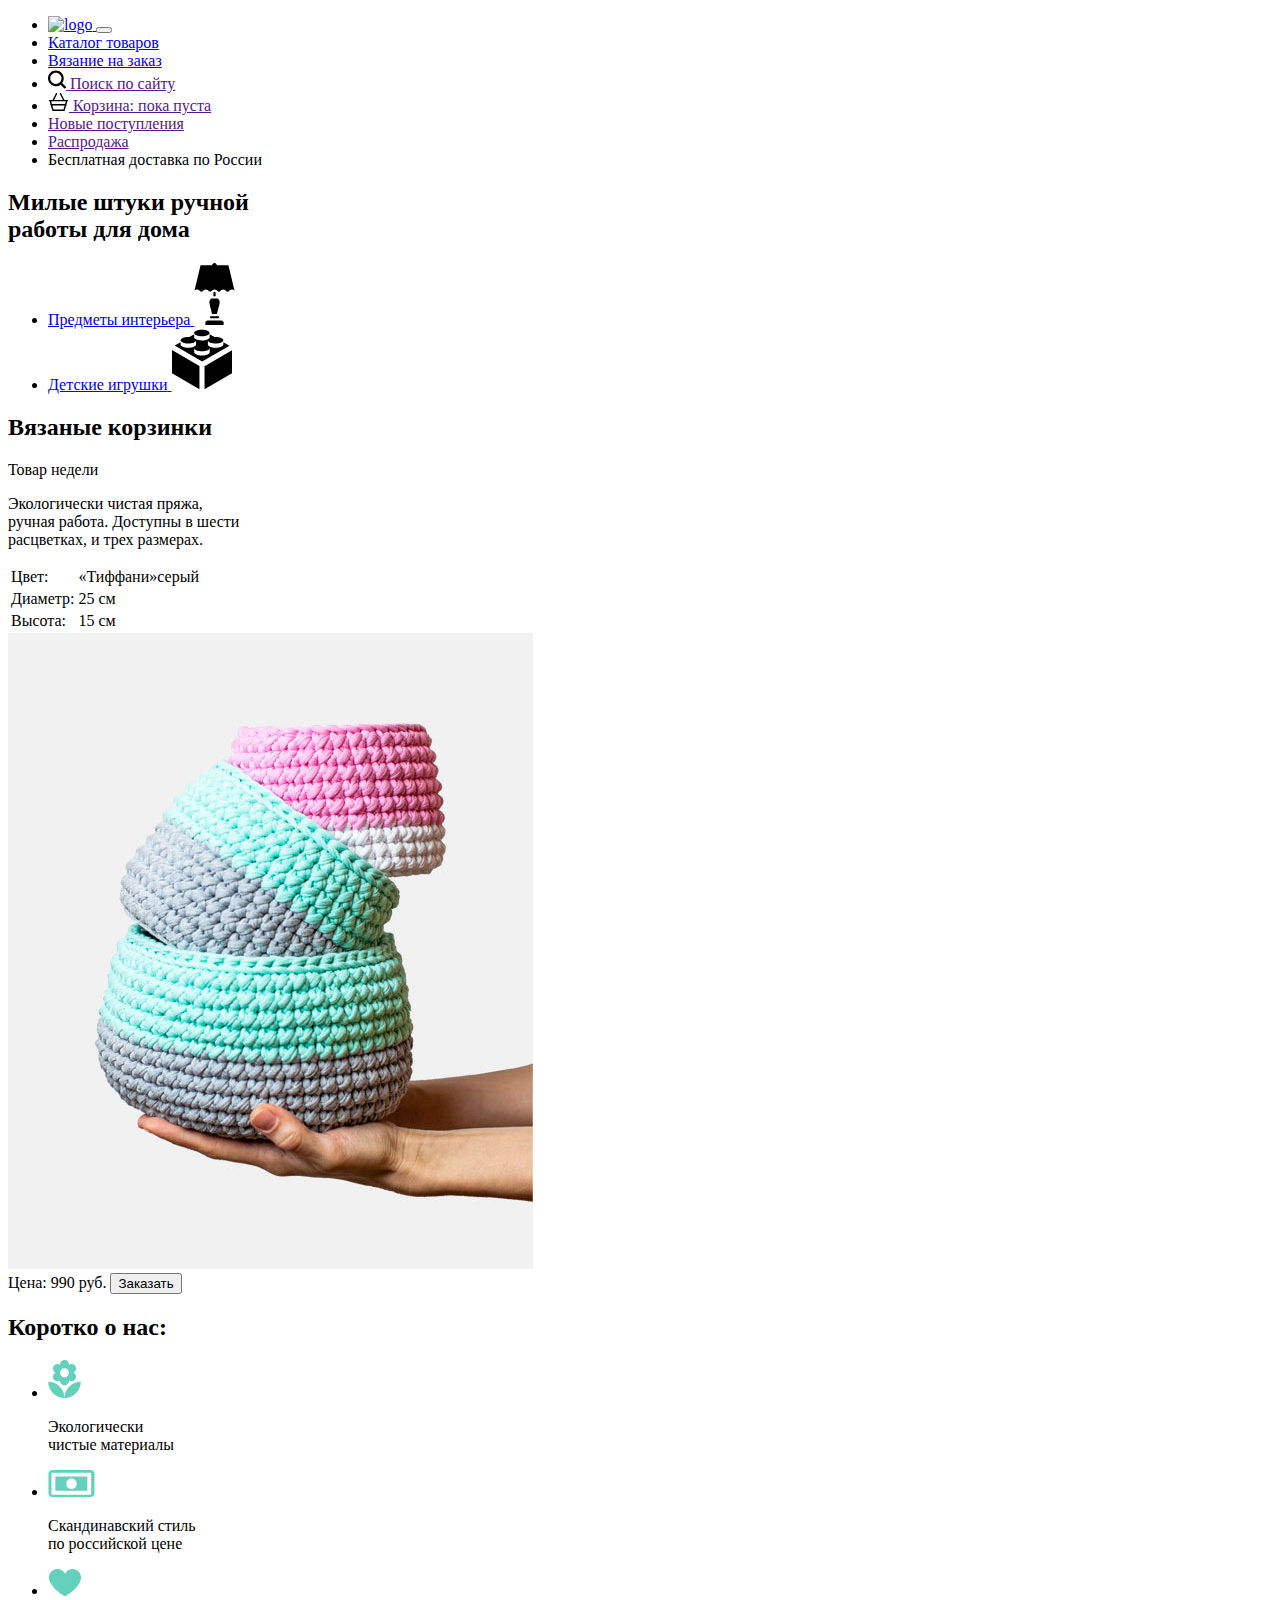
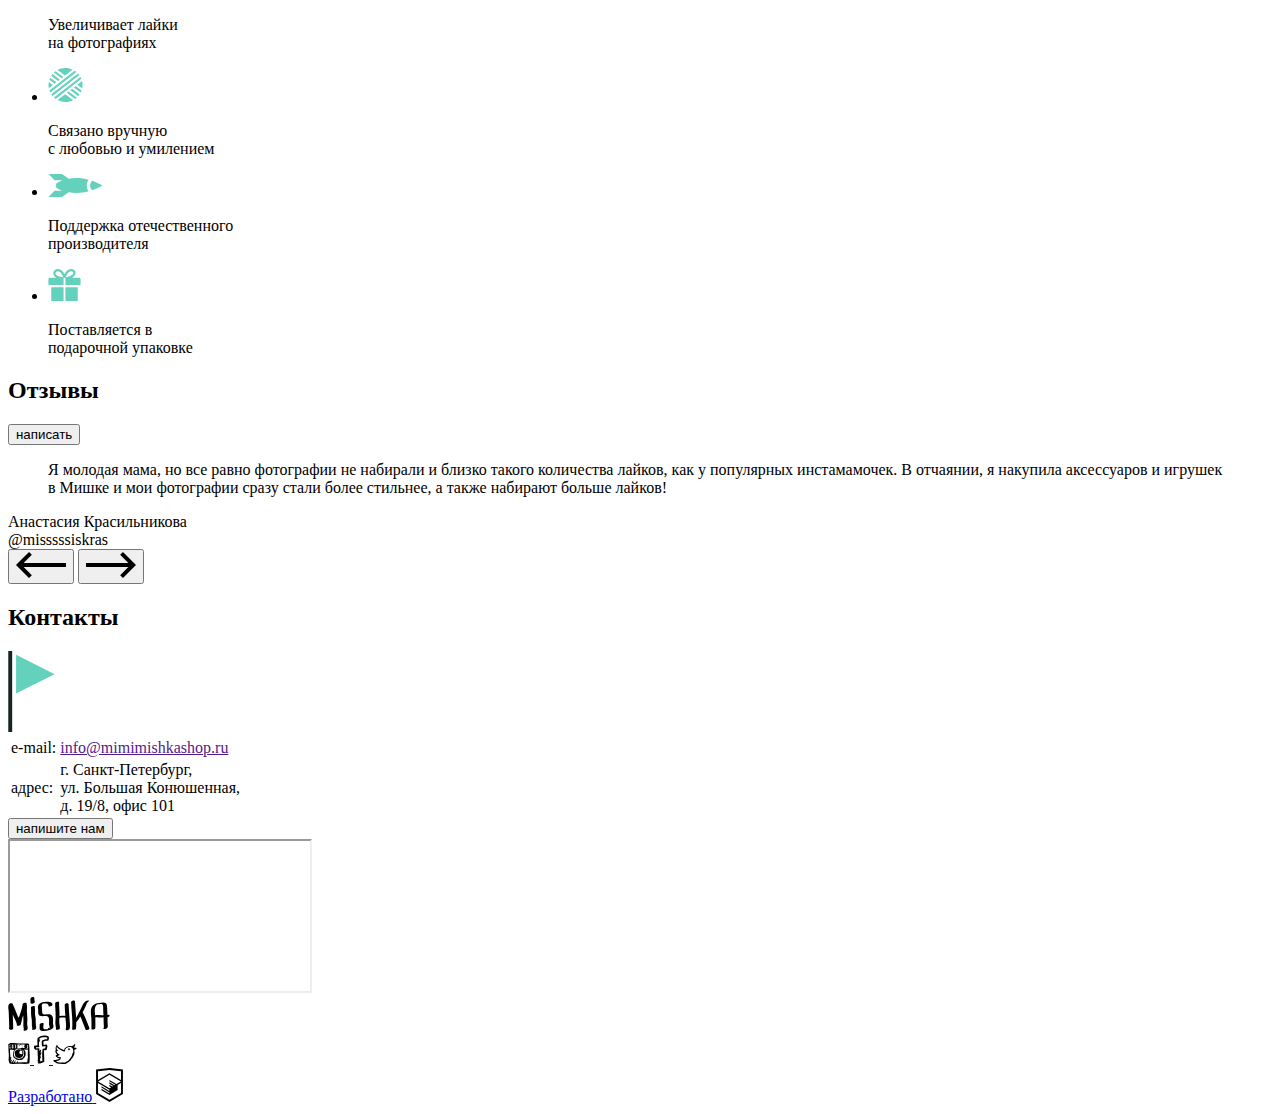
==== index.html @ bf128788 "добавила favicon" ====
<!DOCTYPE html>
<html lang="en">
<head>
  <meta charset="UTF-8">
  <meta name="viewport" content="width=device-width, initial-scale=1.0">
  <link rel="stylesheet" href="css/style.css">
  <link rel="shortcut icon" href="img/favicon.png">
  <script src="https://cdnjs.cloudflare.com/ajax/libs/jquery/3.3.1/jquery.min.js"></script>
  <title>mishka</title>
</head>
<body>

  <header class="header container">
    <nav>
      <ul class="nav nav__list">

        <li class="nav__item nav__item_type_logo">
          <a class="nav__link" href="#">
            <picture>
              <source media="(max-width: 767px)" srcset="img/header_logo_mobile.svg">
              <source media="(max-width: 1149px)" srcset="img/header_logo_tablet.svg">
              <img src="img/header_logo_desktop.svg" alt="logo">
            </picture>
          </a>
          <button class="nav__mobile-menu-button  nav__mobile-menu-button_type_close" type="button"></button>
        </li>

        <li class="nav__item catalog nav__item_type_hidden">
          <a class="nav__link" href="catalog.html">
            <span>Каталог товаров</span>
          </a>
        </li>

        <li class="nav__item order nav__item_type_hidden">
          <a class="nav__link" href="form.html">
            <span>Вязание на заказ</span>
          </a>
        </li>

        <li class="nav__item search nav__item_type_hidden">
          <a class="nav__link" href="">
            <svg version="1.1" xmlns="http://www.w3.org/2000/svg" xmlns:xlink="http://www.w3.org/1999/xlink" x="0px" y="0px" width="18px" height="19px" viewBox="-0.8 -0.8 17.6 17.6" enable-background="new -0.8 -0.8 17.6 17.6" xml:space="preserve">
              <path d="M16.47,14.93l-3.415-3.415C14.02,10.226,14.6,8.634,14.6,6.899c0-4.253-3.447-7.699-7.7-7.699 S-0.8,2.646-0.8,6.899s3.446,7.7,7.699,7.7c1.734,0,3.326-0.58,4.613-1.546l3.417,3.416c0.203,0.202,0.418,0.33,0.771,0.33 c0.607,0,1.1-0.492,1.1-1.1C16.8,15.459,16.739,15.2,16.47,14.93z M1.399,6.899c0-3.038,2.462-5.5,5.5-5.5s5.5,2.462,5.5,5.5 s-2.462,5.5-5.5,5.5S1.399,9.938,1.399,6.899z"/>
            </svg>
            <span>Поиск по сайту</span>
          </a>
        </li>

        <li class="nav__item cart nav__item_type_hidden">
          <a class="nav__link" href="">
            <svg version="1.1" xmlns="http://www.w3.org/2000/svg" xmlns:xlink="http://www.w3.org/1999/xlink" x="0px" y="0px" width="21px" height="18px" viewBox="264.205 370.961 20.294 18.849" enable-background="new 264.205 370.961 20.294 18.849" xml:space="preserve">
              <path d="M283.75,378.19h-3.151l-3.407-6.814c-0.185-0.37-0.634-0.52-1.006-0.335 c-0.371,0.186-0.521,0.636-0.335,1.006l3.071,6.143h-9.138l3.072-6.143c0.185-0.371,0.035-0.821-0.335-1.006 c-0.37-0.185-0.821-0.035-1.006,0.335l-3.407,6.814h-3.151c-0.414,0-0.75,0.336-0.75,0.75s0.336,0.75,0.75,0.75h0.157l0.855,2.991 c-0.187,0.137-0.316,0.347-0.316,0.595c0,0.396,0.309,0.71,0.697,0.739l1.656,5.795h12.697l1.656-5.795 c0.388-0.028,0.698-0.344,0.698-0.739c0-0.249-0.129-0.459-0.316-0.596l0.854-2.991h0.157c0.414,0,0.75-0.336,0.75-0.75 S284.164,378.19,283.75,378.19z M279.569,388.311h-10.433l-1.224-4.284h12.881L279.569,388.311z M281.222,382.526h-13.739 l-0.81-2.836h15.359L281.222,382.526z"/>
            </svg>
            <span>Корзина: пока пуста</span>
          </a>
        </li>

        <li class="nav__item new">
          <a class="nav__link" href="">Новые поступления</a>
        </li>

        <li class="nav__item sale">
          <a class="nav__link" href="">Распродажа</a>
        </li>

        <li class="nav__item delivery">
          <span>Бесплатная доставка по России</span>
        </li>

      </ul>
    </nav>
  </header>

  <main>

    <section class="description container">
      <div class="description__box">
        <div>
          <h2 class="description__title main-title">Милые штуки ручной<br>работы для дома</h2>
        </div>
        <ul class="description__subtitle">
          <li class="description__subtitle_item">
            <a href="#">
              <span>Предметы интерьера</span>
              <svg version="1.1" xmlns="http://www.w3.org/2000/svg" xmlns:xlink="http://www.w3.org/1999/xlink" x="0px" y="0px" width="41px" height="62px" viewBox="-259.404 -19.675 40.219 62.411" enable-background="new -259.404 -19.675 40.219 62.411" xml:space="preserve">
                <g>
                  <path d="M-244.227,18.283c-0.286,0.966-0.245,2.191,0.027,3.639c0.494,2.635,1.687,6.041,2.358,9.67h5.062 c0.696-3.641,1.949-7.05,2.471-9.683c0.287-1.445,0.33-2.66,0.041-3.617c-0.275-0.899-0.89-1.618-2.021-2.303h-5.997 C-243.361,16.668-243.96,17.38-244.227,18.283z"/>
                  <path d="M-232.395,38.278h-13.799c-1.293,0-2.299,0.976-2.299,2.229v2.229h2.299h13.799h2.299v-2.229 C-230.096,39.254-231.102,38.278-232.395,38.278z"/>
                  <path d="M-225.262-17.446h-11.732c0-1.244-1.015-2.229-2.3-2.229c-1.283,0-2.3,0.985-2.3,2.229h-11.737l-6.073,25.517 c0.794-0.461,1.589-0.992,2.632-0.992c1.359,0,2.243,0.818,2.924,1.375c0.682,0.557,1.162,0.849,1.447,0.849 c0.292,0.001,0.769-0.287,1.451-0.836c0.681-0.548,1.564-1.358,2.915-1.358c1.349,0,2.237,0.806,2.919,1.354 c0.684,0.549,1.161,0.84,1.451,0.84c0.146,0,0.338-0.073,0.58-0.214c0.242-0.141,0.53-0.353,0.872-0.626 c0.512-0.411,1.139-0.967,1.99-1.218c0.284-0.085,0.593-0.136,0.93-0.136c1.347,0,2.238,0.805,2.92,1.354 c0.683,0.548,1.159,0.84,1.451,0.84c0.287-0.002,0.766-0.296,1.445-0.85c0.684-0.554,1.571-1.367,2.925-1.367 c1.356,0,2.239,0.817,2.919,1.371c0.342,0.276,0.631,0.489,0.872,0.631c0.24,0.143,0.431,0.214,0.575,0.214 c0.288,0,0.762-0.293,1.442-0.854c0.68-0.559,1.567-1.384,2.929-1.384c1.044,0,1.839,0.533,2.632,0.997L-225.262-17.446z"/>
                  <path d="M-235.881,33.82h-6.864c-0.657,0-1.15,0.479-1.15,1.115c0,0.635,0.493,1.113,1.15,1.113h6.9c0.655,0,1.15-0.479,1.15-1.113 c0-0.636-0.495-1.115-1.15-1.115H-235.881z"/>
                  <path d="M-239.295,9.336c-0.146,0-0.338,0.074-0.58,0.213c-0.157,0.094-0.37,0.261-0.57,0.41v3.731h2.299V9.959 C-238.651,9.581-239.054,9.336-239.295,9.336z"/>
                </g>
              </svg>
            </a>
          </li>
          <li class="description__subtitle_item">
            <a href="#">
              <span>Детские игрушки</span>
              <svg version="1.1" xmlns="http://www.w3.org/2000/svg" xmlns:xlink="http://www.w3.org/1999/xlink" x="0px" y="0px" width="60px" height="61px" viewBox="226.001 226.19 60 59.62" enable-background="new 226.001 226.19 60 59.62" xml:space="preserve">
                <path d="M226.001,269.871l27.438,15.934v-23.346l-27.438-15.94V269.871z M277.347,238.627v2.453 c0,1.817-3.458,3.29-7.73,3.29c-4.266,0-7.727-1.473-7.727-3.29v-4.059h0.024c0.26,1.714,3.604,3.073,7.702,3.073 c4.272,0,7.729-1.474,7.729-3.285c0-1.819-3.457-3.289-7.729-3.289c-0.339,0-0.675,0.01-1.002,0.03l-4.975-2.888v3.086 c0,1.817-3.454,3.29-7.723,3.29c-2.683,0-5.045-0.583-6.433-1.467c-0.196-0.203-0.439-0.401-0.732-0.586 c-0.363-0.381-0.565-0.797-0.565-1.236v-2.986l-4.807,2.792c-0.347-0.017-0.696-0.033-1.054-0.033c-4.267,0-7.727,1.469-7.727,3.289 c0,1.811,3.46,3.285,7.727,3.285c4.099,0,7.446-1.358,7.705-3.073h0.022v4.059c0,1.817-3.455,3.29-7.727,3.29 c-4.267,0-7.727-1.473-7.727-3.29v-2.42l-5.952,3.452l27.531,15.986l27.351-15.882L277.347,238.627z M263.703,248.793 c0,1.817-3.46,3.287-7.727,3.287c-4.269,0-7.729-1.47-7.729-3.287v-4.059h0.024c0.26,1.715,3.603,3.076,7.705,3.076 c4.101,0,7.443-1.361,7.705-3.076h0.021V248.793L263.703,248.793z M258.558,262.666v23.144L286,269.871v-23.144L258.558,262.666z  M255.917,232.762c4.269,0,7.723-1.47,7.723-3.286c0-1.814-3.454-3.287-7.723-3.287c-4.27,0-7.729,1.472-7.729,3.287 C248.187,231.292,251.647,232.762,255.917,232.762"/>
              </svg>
            </a>
          </li>
        </ul>
      </div>
    </section>

    <section class="product-hit">
      <div class="product-hit__box container">
        <div class="product-hit__block">
          <h2 class="product-hit__title main-title">Вязаные корзинки</h2>
          <span class="product-hit__mark">Товар недели</span>
          <p class="product-hit__desc">Экологически чистая пряжа,<br>ручная работа. Доступны в шести<br>расцветках, и трех размерах.</p>
          <table class="product-hit__table">
            <tbody>
              <tr>
                <td>
                  Цвет:
                </td>
                <td>
                  «Тиффани»серый
                </td>
              </tr>
              <tr>
                <td>
                  Диаметр:
                </td>
                <td>
                  25 см
                </td>
              </tr>
              <tr>
                <td>
                  Высота:
                </td>
                <td>
                  15 см
                </td>
              </tr>
            </tbody>
          </table>
        </div>

        <div class="product-hit__img">
          <picture>
            <source media="(max-width: 767px)" srcset="img/triple_set_mobile.jpg">
            <source media="(max-width: 1149px)" srcset="img/triple_set_tablet.jpg">
            <img src="img/triple_set_desktop.jpg" alt="Корзинки">
          </picture>
        </div>

        <div class="product-hit__price">
          <span>Цена: 990 руб.</span>
          <button class="button product-hit__button modal__button_type_open" type="button">Заказать</button>
        </div>
      </div>
    </section>

    <section class="advantages container">
      <h2 class="advantages__title main-title">Коротко о нас:</h2>
      <ul class="advantages__list">
        <li class="advantages__item">
          <div class="advantages__item_block">
            <svg version="1.1" xmlns="http://www.w3.org/2000/svg" xmlns:xlink="http://www.w3.org/1999/xlink" x="0px" y="0px" width="33px" height="38px" viewBox="8.014 4.35 31.972 37.301" enable-background="new 8.014 4.35 31.972 37.301" xml:space="preserve">
              <path fill="#63D1BB" d="M24,41.65c8.827,0,15.986-7.159,15.986-15.986C31.158,25.664,24,32.822,24,41.65z M12.641,20.78 c0,2.451,1.989,4.441,4.44,4.441c0.932,0,1.803-0.294,2.513-0.782l-0.036,0.337c0,2.451,1.99,4.441,4.441,4.441 s4.44-1.99,4.44-4.441l-0.036-0.337c0.719,0.497,1.582,0.782,2.514,0.782c2.451,0,4.44-1.99,4.44-4.441 c0-1.768-1.038-3.286-2.54-3.997c1.492-0.71,2.54-2.229,2.54-3.997c0-2.451-1.989-4.44-4.44-4.44c-0.932,0-1.803,0.293-2.514,0.781 L28.44,8.79c0-2.451-1.989-4.44-4.44-4.44s-4.441,1.99-4.441,4.44l0.036,0.337c-0.719-0.497-1.581-0.781-2.513-0.781 c-2.451,0-4.44,1.99-4.44,4.44c0,1.768,1.039,3.286,2.54,3.997C13.68,17.494,12.641,19.012,12.641,20.78z M24,12.343 c2.451,0,4.44,1.989,4.44,4.44c0,2.451-1.989,4.44-4.44,4.44s-4.441-1.99-4.441-4.44C19.559,14.332,21.549,12.343,24,12.343z  M8.014,25.664c0,8.827,7.158,15.986,15.986,15.986C24,32.822,16.842,25.664,8.014,25.664z"/>
            </svg>
          </div>
          <p>Экологически<br>чистые материалы</p>
        </li>

        <li class="advantages__item">
          <div class="advantages__item_block">
            <svg version="1.1" xmlns="http://www.w3.org/2000/svg" xmlns:xlink="http://www.w3.org/1999/xlink" x="0px" y="0px" width="47px" height="27px" viewBox="46.212 56.834 46.575 27.332" enable-background="new 46.212 56.834 46.575 27.332" xml:space="preserve">
              <path fill="#63D1BB" d="M88.882,56.834H50.116c-2.156,0-3.904,1.749-3.904,3.905v19.521c0,2.156,1.748,3.905,3.904,3.905h38.766 c2.156,0,3.905-1.749,3.905-3.905V60.739C92.787,58.583,91.038,56.834,88.882,56.834z M49.235,81.784V59.551h40.202v22.233H49.235z" />
              <path fill="#63D1BB" d="M53.14,77.88h32.395V63.456H53.14V77.88z M69.5,65.354c2.936,0,5.315,2.38,5.315,5.314c0,2.936-2.379,5.314-5.315,5.314 s-5.314-2.379-5.314-5.314C64.185,67.733,66.564,65.354,69.5,65.354z"/>
            </svg>
          </div>
          <p>Скандинавский стиль<br>по российской цене</p>
        </li>

        <li class="advantages__item">
          <div class="advantages__item_block">
            <svg version="1.1" xmlns="http://www.w3.org/2000/svg" xmlns:xlink="http://www.w3.org/1999/xlink" x="0px" y="0px" width="34px" height="27px" viewBox="47.475 50.071 33.05 27.857" enable-background="new 47.475 50.071 33.05 27.857" xml:space="preserve">
              <path fill="#63D1BB" d="M80.525,58.808c0-4.825-3.912-8.736-8.736-8.736c-3.405,0-6.348,1.951-7.789,4.793 c-1.441-2.842-4.384-4.793-7.789-4.793c-4.825,0-8.736,3.911-8.736,8.736c0,9.127,14.657,19.121,16.525,19.121 C65.869,77.929,80.525,67.979,80.525,58.808z"/>
            </svg>
          </div>
          <p>Увеличивает лайки<br>на фотографиях</p>
        </li>

        <li class="advantages__item">
          <div class="advantages__item_block">
            <svg version="1.1" xmlns="http://www.w3.org/2000/svg" xmlns:xlink="http://www.w3.org/1999/xlink" x="0px" y="0px" width="35px" height="34px" viewBox="0 0 34.373 34.373" enable-background="new 0 0 34.373 34.373" xml:space="preserve">
              <g>
                <path fill="#63D1BB" d="M0.286,14.069c-0.382,2.073-0.384,4.211,0.008,6.301l4.121-3.21L0.286,14.069z"/>
                <path fill="#63D1BB" d="M24.403,1.585C19.62-0.623,13.959-0.559,9.149,1.992l7.513,5.625L24.403,1.585z"/>
                <path fill="#63D1BB" d="M33.901,13.175l-4.811,3.748l4.936,3.695C34.522,18.173,34.489,15.63,33.901,13.175z"/>
                <path fill="#63D1BB" d="M9.209,32.414c4.844,2.534,10.724,2.65,15.73,0.113l-8.096-6.062L9.209,32.414z"/>
                <path fill="#63D1BB" d="M7.914,14.433L1.681,9.767c-0.32,0.669-0.595,1.356-0.825,2.056l5.308,3.974L7.914,14.433z"/>
                <path fill="#63D1BB" d="M18.593,25.102l8.336,6.242c0.277-0.191,0.551-0.391,0.82-0.601c0.318-0.248,0.625-0.505,0.92-0.771l-8.326-6.234 L18.593,25.102z"/>
                <path fill="#63D1BB" d="M11.413,11.707L4.002,6.158C3.54,6.709,3.117,7.285,2.733,7.881l6.931,5.189L11.413,11.707z"/>
                <path fill="#63D1BB" d="M22.093,22.375l8.092,6.059c0.471-0.544,0.904-1.112,1.297-1.701l-7.639-5.721L22.093,22.375z"/>
                <path fill="#63D1BB" d="M14.913,8.98L7.196,3.203C7.003,3.341,6.812,3.482,6.623,3.629C6.227,3.938,5.849,4.261,5.487,4.597l7.676,5.747 L14.913,8.98z"/>
                <path fill="#63D1BB" d="M25.592,19.649l6.972,5.221c0.33-0.662,0.615-1.341,0.855-2.033l-6.077-4.55L25.592,19.649z"/>
                <path fill="#63D1BB" d="M26.448,2.706L0.88,22.626c0.233,0.698,0.513,1.386,0.839,2.059l26.52-20.663C27.667,3.541,27.068,3.102,26.448,2.706z"/>
                <path fill="#63D1BB" d="M30.743,6.624c-0.301-0.386-0.614-0.754-0.939-1.106L2.786,26.567c0.262,0.402,0.542,0.797,0.843,1.183 c0.142,0.183,0.288,0.359,0.436,0.534L31.155,7.176C31.021,6.99,30.886,6.806,30.743,6.624z"/>
                <path fill="#63D1BB" d="M32.298,8.999L5.552,29.838c0.544,0.501,1.114,0.962,1.708,1.382l25.962-20.228C32.959,10.314,32.651,9.648,32.298,8.999z"/>
              </g>
            </svg>
          </div>
          <p>Связано вручную <br> с любовью и умилением</p>
        </li>

        <li class="advantages__item">
          <div class="advantages__item_block">
            <svg version="1.1" xmlns="http://www.w3.org/2000/svg" xmlns:xlink="http://www.w3.org/1999/xlink" x="0px" y="0px" width="55px" height="23px" viewBox="612.532 500.386 54.156 23.183" enable-background="new 612.532 500.386 54.156 23.183" xml:space="preserve">
              <g>
                <path fill="#63D1BB" d="M652.844,506.098c-3.647-0.971-7.839-1.667-12.359-1.666c-2.891,0.001-5.457,0.243-7.71,0.623l-6.784-4.668l-13.456,0.005 l5.811,6.184h8.447c-4.58,1.598-6.759,3.515-6.759,3.515l0.002,3.777c0,0,2.313,1.912,6.931,3.518l-8.623-0.005l-5.811,6.188 l13.455,0.002l6.816-4.692c2.261,0.398,4.822,0.647,7.681,0.648c4.522-0.001,8.712-0.697,12.36-1.667 c-1.176-1.775-1.915-3.743-1.918-5.877C650.93,509.842,651.665,507.871,652.844,506.098z"/>
                <path fill="#63D1BB" d="M656.267,507.132c-1.284,1.605-1.969,3.25-1.965,4.84c-0.007,1.597,0.677,3.238,1.968,4.847 c6.399-2.162,10.419-4.841,10.419-4.841S662.67,509.298,656.267,507.132z"/>
              </g>
            </svg>
          </div>
          <p>Поддержка отечественного<br>производителя</p>
        </li>

        <li class="advantages__item">
          <div class="advantages__item_block">
            <svg version="1.1" xmlns="http://www.w3.org/2000/svg" xmlns:xlink="http://www.w3.org/1999/xlink" x="0px" y="0px" width="33px" height="32px" viewBox="239.665 239.757 32.666 32.486" enable-background="new 239.665 239.757 32.666 32.486" xml:space="preserve">
              <path fill="#63D1BB" d="M242.56,272.243h12.504v-13.91H242.56V272.243z M270.742,248.623h-7.335 c0.521-0.267,0.984-0.549,1.396-0.845c1.588-1.133,2.424-2.57,2.42-3.999c0.002-1.169-0.556-2.202-1.359-2.901 c-0.805-0.704-1.869-1.119-3.016-1.121c-1.22-0.001-2.352,0.421-3.32,1.069c-1.459,0.979-2.606,2.451-3.424,4.067 c-0.039,0.079-0.078,0.157-0.115,0.236c-0.299-0.623-0.647-1.226-1.041-1.792c-0.691-0.985-1.523-1.86-2.497-2.511 c-0.97-0.646-2.103-1.069-3.322-1.069c-1.213,0.004-2.323,0.514-3.155,1.295c-0.828,0.783-1.41,1.885-1.412,3.135 c-0.002,0.73,0.211,1.494,0.649,2.188c0.552,0.872,1.424,1.628,2.633,2.248h-6.588c-0.878,0-1.591,0.712-1.591,1.59v5.897h15.396 v-7.488h1.873v7.488h15.396v-5.897C272.333,249.334,271.621,248.623,270.742,248.623 M248.38,246.284 c-0.622-0.391-1-0.785-1.22-1.135c-0.22-0.354-0.294-0.662-0.296-0.963c-0.004-0.504,0.248-1.042,0.691-1.461 c0.437-0.415,1.028-0.667,1.562-0.667h0.013c0.685,0,1.366,0.231,2.046,0.683c1.018,0.671,1.975,1.85,2.645,3.187 c0.342,0.676,0.609,1.39,0.789,2.087C251.528,247.694,249.532,247.013,248.38,246.284 M258.917,244.657 c0.557-0.797,1.21-1.466,1.887-1.916c0.68-0.451,1.362-0.683,2.047-0.683h0.006c0.574,0,1.117,0.22,1.494,0.55 c0.377,0.336,0.571,0.739,0.573,1.171c-0.004,0.512-0.272,1.259-1.467,2.132c-1.138,0.825-3.101,1.673-6.127,2.265 C257.62,246.974,258.177,245.704,258.917,244.657 M256.937,272.243h12.506v-13.91h-12.506V272.243z"/>
            </svg>
          </div>
          <p>Поставляется в<br>подарочной упаковке</p>
        </li>
      </ul>
    </section>

    <section class="reviews">
      <div class="reviews__box container">
        <h2 class="reviews__title main-title">Отзывы</h2>
        <div class="reviews__button">
          <button class="button reviews__button_type_write" type="button">написать</button>
        </div>
        <div class="reviews__list">
          <blockquote class="reviews__item">
            <p>Я молодая мама, но все равно фотографии не набирали и близко такого количества
              лайков, как у популярных инстамамочек. В отчаянии, я накупила аксессуаров
              и игрушек в Мишке и мои фотографии сразу стали более стильнее, а также набирают
              больше лайков!</p>
          </blockquote>
        </div>
        <div class="reviews__author">
          <span class="reviews__author_type_name">Анастасия Красильникова</span>
          <br>
          <span>@misssssiskras</span>
        </div>

        <div class="reviews__arrows">
          <button class="reviews__arrows_type_button">
            <svg version="1.1" xmlns="http://www.w3.org/2000/svg" xmlns:xlink="http://www.w3.org/1999/xlink" x="0px" y="0px" width="50px" height="26px" viewBox="0 0 50 26.003" enable-background="new 0 0 50 26.003" xml:space="preserve">
              <polygon points="50,11.002 7.659,11.002 15.833,2.828 13.005,0 0,12.998 0.003,13.001 0,13.005 13.005,26.003 15.833,23.175 7.661,15.002 50,15.002 "/>
            </svg>
          </button>
          <button class="reviews__arrows_type_button">
            <svg version="1.1" xmlns="http://www.w3.org/2000/svg" xmlns:xlink="http://www.w3.org/1999/xlink" x="0px" y="0px" width="50px" height="26px" viewBox="0 0 50 26.003" enable-background="new 0 0 50 26.003" xml:space="preserve">
              <polygon points="0,11.002 42.341,11.002 34.166,2.828 36.995,0 50,12.998 49.996,13.001 50,13.005 36.995,26.003 34.166,23.175 42.339,15.002 0,15.002 "/>
            </svg>
          </button>
        </div>
      </div>

    </section>

    <section class="contacts container">
      <div class="contacts__box">
          <h2 class="contacts__title main-title">Контакты</h2>
          <svg version="1.1" xmlns="http://www.w3.org/2000/svg" xmlns:xlink="http://www.w3.org/1999/xlink" x="0px" y="0px" width="47px" height="81px" viewBox="-11.34 -28.346 46.68 81.691" enable-background="new -11.34 -28.346 46.68 81.691" xml:space="preserve">
            <g id="miu">
              <g id="Artboard-1" transform="translate(-755.000000, -443.000000)">
                <g id="slice" transform="translate(215.000000, 119.000000)">
                </g>
                <g id="editor-flag-triangle-notification-glyph">
                  <path fill="#63D1BB"  d="M751.439,418.545v38.9l38.9-19.451L751.439,418.545z M743.66,496.346v-81.691h3.805v81.691H743.66z"/>
                </g>
              </g>
            </g>
            <g>
              <rect x="-11.34" y="-28.346" fill="#231F20" width="3.805" height="81.691"/>
            </g>
          </svg>
      </div>
      <table class="contacts__table">
          <tbody class="contacts__table_type_content">
            <tr>
              <td>
                e-mail:
              </td>
              <td>
                <a class="contacts__table_type_link" href="">info@mimimishkashop.ru</a>
              </td>
            </tr>
            <tr>
              <td>
                адрес:
              </td>
              <td>
                г. Санкт-Петербург,<br>
                ул. Большая Конюшенная,<br>
                 д. 19/8, офис 101
              </td>
            </tr>
          </tbody>
      </table>
      <button class="button contacts__button" type="button">напишите нам</button>

      <div class="contacts__map">
        <iframe src="https://www.google.com/maps/embed?pb=!1m18!1m12!1m3!1d1998.6037872533257!2d30.3208587164075!3d59.938716481876185!2m3!1f0!2f0!3f0!3m2!1i1024!2i768!4f13.1!3m3!1m2!1s0x4696310fca145cc1%3A0x42b32648d8238007!2z0JHQvtC70YzRiNCw0Y8g0JrQvtC90Y7RiNC10L3QvdCw0Y8g0YPQuy4sIDE5LzgsINCh0LDQvdC60YIt0J_QtdGC0LXRgNCx0YPRgNCzLCAxOTExODY!5e0!3m2!1sru!2sru!4v1541145881140"  allowfullscreen></iframe>
      </div>
    </section>

  </main>

  <footer class="footer">

    <div class="footer__box container">
      <div class="footer__logo">
        <a href="index.html">
          <svg version="1.1" xmlns="http://www.w3.org/2000/svg" xmlns:xlink="http://www.w3.org/1999/xlink" x="0px" y="0px" width="102px" height="34px" viewBox="0 0 101.615 34.056" enable-background="new 0 0 101.615 34.056" xml:space="preserve">
          <g>
            <path d="M19.135,21.495c-0.083-2.683-0.51-5.347-0.475-8.035c0.028-2.174,0.389-4.41-0.36-6.495 c0.047-0.237,0.096-0.473,0.14-0.711c0.193-1.045-3.271-0.492-3.813,0.464c-0.343,0.28-0.519,0.615-0.375,0.957 c0.037,0.086,0.069,0.174,0.102,0.261c-0.656,3.204-1.57,6.306-2.621,9.412c-0.402,1.188-0.888,2.349-1.298,3.533 c-0.582-1.104-1.169-2.194-1.643-3.377C7.418,14.071,6.18,10.602,4.505,7.298C4.695,5.77,1.301,5.93,0.632,7.33 c-0.809,1.694-0.705,3.403-0.438,5.214c0.3,2.042,0.353,4.05,0.377,6.111c0.047,3.976,0.358,7.943,0.417,11.919 c-0.354,0.395-0.461,0.881-0.091,1.375c0.162,0.216,0.361,0.382,0.571,0.549c0.904,0.724,3.5,0.107,3.496-1.271 c-0.014-4.123-0.312-8.238-0.42-12.358c-0.011-0.404-0.018-0.807-0.024-1.21c0.057,0.145,0.114,0.29,0.171,0.434 c0.64,1.604,1.31,3.163,2.185,4.654c0.868,1.478,1.303,3.064,1.803,4.677c-0.189,0.217-0.303,0.462-0.233,0.708 c-0.039,0.18,0.07,0.292,0.251,0.36c0.639,0.548,1.841,0.274,2.509-0.007c0.287-0.121,0.561-0.261,0.826-0.424 c0.345-0.212,0.883-0.679,0.729-1.159c-0.03-0.093-0.058-0.186-0.087-0.279c0.47-1.27,0.709-2.589,0.965-3.93 c0.272-1.428,0.782-2.78,1.295-4.133c0.052,0.619,0.106,1.238,0.156,1.855c0.204,2.554,0.033,5.072,0.007,7.626 c-0.008,0.847,0.054,1.633,0.219,2.461c0.068,0.343,0.367,1.808,0.281,1.887c-0.611,0.564-0.433,1.257,0.385,1.437 c0.915,0.201,2.081-0.105,2.77-0.742c1.198-1.106,0.632-2.845,0.361-4.241C18.661,26.501,19.208,23.879,19.135,21.495z"/>
            <path d="M27.499,22.17c-0.074-1.988-0.765-3.862-0.774-5.872c-0.011-2.305,0.181-4.593-0.155-6.886 c-0.106-0.725-4.056,0.1-3.917,1.05c0.309,2.11,0.197,4.229,0.159,6.354c-0.037,2.044,0.468,3.898,0.73,5.904 c0.269,2.054-0.084,4.157,0.149,6.213c0.109,0.962,0.75,2.743,0.089,3.58c-0.42,0.532,1.469,0.342,1.553,0.326 c0.769-0.142,1.793-0.392,2.304-1.038c0.653-0.828,0.196-2.426,0.053-3.357C27.374,26.385,27.576,24.249,27.499,22.17z"/>
            <path d="M43.828,18.851c-2.062-2.784-5.889-0.78-8.561-1.54c-1.377-0.392-1.395-2.271-1.392-3.396 c0.004-1.426-0.114-2.732-0.273-4.146c-0.119-1.052-0.024-2.121,0.746-2.904c0.142-0.144,0.859-0.336,0.81-0.339 c0.354-0.061,0.676-0.076,1.067-0.093c1.549-0.066,4.613,0.232,4.019,2.483c-0.266,1.01,3.596,0.431,3.877-0.637 c1.213-4.598-7.284-3.714-9.686-3.078C32.225,5.789,29.787,7.047,29.66,9.6c-0.061,1.219,0.273,2.379,0.325,3.587 c0.061,1.39-0.198,2.776,0.289,4.118c1.082,2.982,5.52,1.576,7.778,1.745c3.845,0.287,2.697,5.469,2.748,7.883 c0.027,1.288,1.181,3.429,0.211,4.507c-0.595,0.662-1.982,0.699-2.792,0.768c-0.813,0.068-2.201,0.312-2.742-0.461 c-0.993-1.418,0.091-3.799-0.121-5.425c-0.121-0.924-4.066-0.095-3.917,1.05c0.342,2.627-1.399,6.145,2.402,6.596 c2.441,0.289,5.191-0.161,7.5-0.928c1.196-0.396,2.307-0.942,3.243-1.793c1.035-0.941,0.694-2.348,0.417-3.547 C44.324,24.782,45.732,21.421,43.828,18.851z"/>
            <path d="M61.155,18.662c-0.122-3.777-0.69-7.513-0.706-11.297c-0.008-1.971-3.963-1.305-3.957,0.343 c0.015,3.608,0.497,7.167,0.682,10.764c0.004,0.074,0.008,0.147,0.013,0.221c-1.949-0.018-3.899,0.177-5.853,0.246 c0.201-4.633-0.611-9.227-0.435-13.857c0.022-0.582-3.874-0.09-3.917,1.049c-0.171,4.475,0.587,8.915,0.453,13.392 c-0.064,2.136-0.245,4.264-0.259,6.402c-0.007,1.095,0.171,2.183,0.329,3.263c0.146,0.999,0.484,2.331,0.182,3.318 c-0.237,0.772,3.561,0.29,3.862-0.694c0.544-1.778-0.222-4.039-0.405-5.839c-0.175-1.725-0.039-3.499,0.083-5.248 c2.03-0.13,4.059-0.297,6.08-0.012c0.09,1.378,0.196,2.754,0.322,4.134c0.105,1.157,0.179,2.313,0.196,3.475 c0.015,1.019,0.142,2.496-0.221,3.461c-0.773,2.057,3.15,1.889,3.723,0.364c0.703-1.87,0.502-4.199,0.383-6.164 C61.562,23.54,61.233,21.109,61.155,18.662z"/>
            <path d="M78.087,23.136c-0.939-2.758-2.373-5.177-3.616-7.797c1.001-1.949,2.018-3.898,2.932-5.888 c0.831-1.808,1.446-3.819,3.08-5.092c0.574-0.447,0.55-0.896-0.255-0.951c-0.875-0.061-2.064,0.192-2.77,0.742 c-1.485,1.158-2.427,2.563-3.201,4.268c-0.932,2.051-1.896,4.063-2.914,6.075c-0.074,0.147-0.149,0.295-0.224,0.443 c-0.49,0.315-0.785,0.762-0.639,1.266c-0.792,1.563-1.6,3.117-2.499,4.61c-0.299-5.534-0.955-11.061-1.15-16.6 c-0.045-1.27-3.971-0.479-3.917,1.049c0.243,6.868,1.219,13.719,1.286,20.587c-0.016,0.017-0.031,0.034-0.047,0.051 c-0.301,0.308-0.19,0.494,0.051,0.602c0.002,1.75-0.059,3.501-0.209,5.254c-0.472,0.745,0.463,1.139,1.084,1.139 c0.032,0,0.064,0,0.096,0c0.739,0,2.626-0.35,2.718-1.364c0.191-2.1,0.251-4.196,0.232-6.291c1.59-1.715,2.89-3.63,4.055-5.635 c0.759,1.48,1.482,2.972,1.989,4.582c0.861,2.741,2.299,5.261,3.131,8.014c0.544,1.806,4.457,0.738,3.917-1.049 C80.388,28.398,79.013,25.854,78.087,23.136z"/>
            <path d="M101.59,18.501c-0.21-0.832-1.372-0.849-2.271-0.77c-0.012-0.335-0.02-0.671-0.036-1.006 c-0.125-2.661-0.165-5.379-0.392-8.032c-0.209-2.458-1.585-3.337-3.972-3.247c-2.416,0.092-5.229,0.527-7.482,1.403 c-2.607,1.014-4.058,2.935-4.559,5.681c-0.549,3.014,0.24,6.219,0.373,9.246c0.154,3.503,0.066,7.014,0.062,10.519 c0,0.573,3.916,0.031,3.917-1.049c0.003-2.776,0.042-5.551,0-8.327c-0.013-0.818-0.051-1.632-0.102-2.444 c1.369-0.593,3.687,0.012,5.05,0.141c1.107,0.104,2.169-0.166,3.244-0.292c0.021,2.312,0.107,4.635,0.202,6.944 c0.049,1.184,0.477,3.53-0.354,4.511c-0.437,0.516,1.48,0.343,1.555,0.33c0.793-0.146,1.761-0.401,2.303-1.041 c0.949-1.12,0.456-3.79,0.401-5.126c-0.078-1.91-0.102-3.824-0.141-5.737C100.542,20.058,101.805,19.351,101.59,18.501z M86.972,18.351c-0.103-1.245-0.217-2.49-0.303-3.743c-0.16-2.331,0.117-5.583,2.29-6.999c0.58-0.379,1.675-0.315,2.354-0.438 c0.97-0.176,1.956-0.389,2.829,0.19c1.21,0.802,0.912,3.657,0.911,4.869c-0.003,2.005,0.207,4.001,0.31,6.003 c-0.552,0.055-1.111,0.089-1.683,0.076C91.394,18.256,89.136,17.896,86.972,18.351z"/>
            <path d="M24.108,6.7c0.521-0.05,1.045-0.226,1.477-0.524c0.085-0.072,0.171-0.144,0.256-0.216c0.52-0.335,0.972-0.827,0.728-1.361 c-0.504-1.105-0.423-2.231-0.416-3.414c0.006-0.958-0.963-1.246-1.781-1.174c-0.723,0.063-2.168,0.581-2.175,1.52 c-0.006,0.993-0.071,2.016,0.109,2.992c-0.047,0.113-0.074,0.239-0.104,0.355c-0.055,0.212,0.016,0.42,0.142,0.59 c0,0.045,0.002,0.089,0.002,0.134c0.005,0.112,0.01,0.224,0.015,0.335c0.073,0.232,0.216,0.409,0.429,0.53 C23.178,6.7,23.668,6.742,24.108,6.7z"/>
          </g>
          </svg>
        </a>
      </div>
      <div class="footer__social-links">
        <a class="footer__social-links_type_insta" href="#">
          <svg version="1.1" xmlns="http://www.w3.org/2000/svg" xmlns:xlink="http://www.w3.org/1999/xlink" x="0px" y="0px" width="22px" height="21px" viewBox="53.115 53.19 21.769 21.334" enable-background="new 53.115 53.19 21.769 21.334" xml:space="preserve">
            <g>
              <g>
                <path  d="M74.881,65.336c-0.013-2.395-0.344-4.788-0.303-7.135c-0.023-0.788-0.086-1.535-0.152-2.278 c-0.105-0.3-0.111-0.699-0.152-1.062c-0.26-0.17-0.222-0.64-0.456-0.835c-0.423-0.233-1.201-0.114-1.744-0.22 c-0.657-0.026-1.254-0.115-1.899-0.153c-1.936-0.101-3.973-0.076-5.996-0.076c-2.001,0-3.954-0.145-5.695-0.379h-2.202 c-0.097,0.004-0.105,0.098-0.227,0.076c-0.599,0.034-1.077,0.188-1.595,0.303c-0.21,0.119-0.421,0.235-0.683,0.304 c-0.136,0.192-0.513,0.145-0.607,0.379c-0.186,0.212,0.185,0.451,0,0.607v0.911c0.173,0.13,0.027,0.58,0.075,0.835v0.987 c-0.017,1.281,0.134,2.397,0.076,3.72c0.467,2.762,0.374,6.537,0.076,9.413c0.155,0.579,0.363,1.105,0.455,1.746 c0.256,0.479,0.335,1.133,0.683,1.52c0.502,0.206,1.233,0.186,1.898,0.229c0.383,0.098,0.667,0.293,1.14,0.30 c2.843-0.21,5.496-0.154,8.427-0.229c2.704,0.24,5.802,0.188,8.275-0.228c0.195-0.134,0.128-0.529,0.228-0.76 c-0.056-0.385,0.207-0.449,0.228-0.759C74.862,70.157,74.895,67.763,74.881,65.336z M61.899,59.111 c0.757-0.153,1.48-0.341,2.429-0.304c0.71,0.076,1.287,0.283,1.897,0.456c0.116,0.184-0.243,0.547,0.153,0.684v0.076 c0.059,0.017,0.149,0.002,0.151,0.076c0.445,0.035,0.794,0.167,1.063,0.379c0.45,0.055,0.536,0.476,1.138,0.3 c-0.091,0.213-0.084,0.524-0.075,0.835c0.324,1.183,0.475,2.81,0.303,4.252c-0.164,0.163-0.215,0.442-0.303,0.683 c-0.311,0.322-0.481,0.785-0.836,1.062c-0.095,0.236-0.25,0.408-0.454,0.533c-0.116,0.213-0.206,0.452-0.457,0.53 c-0.298,0.163-0.577,0.011-0.834-0.076c-0.446,0.162-0.904,0.312-1.215,0.607c-0.816-0.096-1.648-0.175-2.43-0.304 c-0.242-0.139-0.487-0.273-0.835-0.305c-0.227-0.204-0.496-0.364-0.836-0.455c-0.101-0.127-0.337-0.118-0.455-0.229 c-0.198-0.029-0.229-0.227-0.456-0.229c-0.118-0.412-0.443-0.618-0.532-1.062c-0.226-0.331-0.308-0.805-0.455-1.215 c-0.043-1.434,0.091-2.692,0.379-3.796c0.346-0.591,0.779-1.094,1.138-1.67c0.249,0.021,0.365-0.09,0.38-0.304 c0.306,0.053,0.434-0.072,0.684-0.075C61.698,59.568,61.71,59.251,61.899,59.111z M60.229,56.378 c-0.117-0.263-0.066-0.691-0.075-1.062c-0.007-0.285,0.278-0.279,0.304-0.532c-0.003-0.074-0.093-0.059-0.152-0.076 c0.126-0.146,0.701-0.097,0.834,0c0.132,0.537-0.354,0.455-0.531,0.684c0.011,0.167,0.322,0.032,0.456,0.076 c0.029,0.854-0.059,1.496,0,2.202h-0.456c-0.007,0.234,0.229,0.226,0.456,0.228c-0.059,0.286,0.092,0.363,0.075,0.607 c-0.226,0.153-0.716,0.042-1.062,0.075C59.975,57.986,60.313,57.205,60.229,56.378z M59.546,54.784 c0.088-0.013,0.134,0.016,0.151,0.076c0.179,0.253,0.01,0.683-0.076,0.911C59.448,55.592,59.595,55.089,59.546,54.784z M59.698,56.606c-0.132-0.069-0.168-0.237-0.152-0.456C59.678,56.221,59.713,56.388,59.698,56.606z M59.698,57.973 c-0.058,0.139-0.082-0.045-0.076-0.152C59.68,57.682,59.703,57.866,59.698,57.973z M59.546,58.201 c0.175-0.024,0.084,0.219,0.228,0.227c-0.009,0.193-0.283,0.179-0.38,0.077C59.433,58.393,59.507,58.312,59.546,58.201z M57.192,56.985c0.006-0.108,0.013-0.214-0.076-0.228c-0.073-0.733,0.13-1.415,0-1.973c0.25-0.155,0.769-0.042,1.139-0.077v1.139 c-0.088,0.064-0.203,0.101-0.379,0.077c-0.054,0.28,0.324,0.131,0.379,0.304c0.008,0.853-0.056,1.777,0.152,2.429 c-0.565-0.059-0.906,0.107-1.442,0.076c0.097-0.612-0.019-1.435,0.531-1.594C57.484,56.997,57.239,57.091,57.192,56.985z M56.661,56.985c-0.204,0.021-0.217-0.534-0.077-0.607C56.912,56.384,56.833,56.879,56.661,56.985z M56.509,57.973 c0.077-0.312,0.034-0.304,0.075-0.683C56.812,57.303,56.844,58.06,56.509,57.973z M56.737,55.923 c-0.263,0.054-0.273-0.266-0.153-0.38C56.847,55.49,56.856,55.81,56.737,55.923z M56.737,54.784 c0.033,0.159-0.052,0.201-0.076,0.304c-0.176,0.023-0.084-0.219-0.229-0.229C56.457,54.757,56.623,54.797,56.737,54.784z M56.509,58.505c0.148-0.031,0.11,0.345-0.076,0.227C56.473,58.67,56.512,58.608,56.509,58.505z M55.825,54.784 c0.029,0.259-0.438,0.32-0.379,0H55.825z M54.838,54.86c-0.034,0.219-0.326,0.179-0.379,0.379 C54.245,55.069,54.543,54.771,54.838,54.86z M54.383,55.619c0.226-0.205,0.451-0.41,0.684-0.607 c-0.021-0.123,0.071-0.131,0.076-0.228h0.229c0.102,0.381-0.261,0.296-0.305,0.531c0.021,0.122-0.072,0.131-0.075,0.227 c0.02,0.335,0.121,0.588,0.075,0.988c-0.27,0.008-0.276,0.28-0.607,0.227C54.482,56.329,54.325,56.083,54.383,55.619z M54.459,58.884V57.29c0.195-0.185,0.396-0.364,0.607-0.532c0.295,0.489,0.179,1.392,0.455,1.897 C55.246,58.812,54.771,58.766,54.459,58.884z M72.68,69.968c-0.109,0.954-0.158,1.968-0.379,2.809 c-2.89,0.123-6.02,0.005-8.883,0.153c-0.199,0.045-0.273-0.031-0.229-0.229c-0.253,0-0.258,0.247-0.531,0.229 c0.201-0.336,0.438-0.898,0.151-1.291c-0.797,0.013-0.797,0.821-1.138,1.291c-0.686-0.053-1.137,0.127-1.823,0.075 c0.18-0.705,0.75-1.021,0.911-1.745c-0.395-0.55-0.989,0.138-1.214,0.455c-0.204,0.48-0.557,0.81-0.76,1.29H57.8 c0.238-0.469,0.489-0.926,0.759-1.366c0.171-0.512,0.625-0.741,0.683-1.367c-0.157-0.28-0.42-0.029-0.683,0 c-0.123,0.182-0.272,0.335-0.38,0.531c-0.232,0.376-0.501,0.714-0.684,1.14c-0.181,0.208-0.335,0.003-0.53,0.227 c-0.389,0.271-0.581,0.736-0.988,0.987c-0.174-0.06,0.039-0.356,0.153-0.38c0.045-0.181-0.096-0.55,0.075-0.607 c0.063-0.366,0.212-0.647,0.379-0.91c0.119-0.742,0.521-1.199,0.684-1.898c-0.559,0.099-0.674,0.643-0.988,0.987 c-0.212,0.445-0.542,0.772-0.683,1.291c-0.174-0.131-0.028-0.58-0.076-0.836c0.122-0.586,0.298-1.119,0.38-1.746 c0.133-0.22,0.173-0.535,0.228-0.834c0.168-0.209,0.046-0.61-0.077-0.761c-0.226,0.027-0.374,0.133-0.455,0.304 c-0.192-0.032-0.193,0.506-0.304,0.304c-0.045-2.587-0.451-4.812-0.456-7.438c0.026-0.331-0.183-0.424-0.228-0.685 c1.629,0.028,3.121,0.091,4.783,0.229c-0.089,0.139-0.199,0.257-0.304,0.379c-0.144,0.07-0.226,0.173-0.378,0.304 c-0.604,1.653-0.975,3.984-0.607,6.15c0.229,0.58,0.589,1.029,0.986,1.441c0.907,0.485,1.635,1.149,2.506,1.671 c1.701,0.361,3.84,0.369,5.541,0c0.236-0.12,0.484-0.226,0.685-0.38c1.364-1.242,2.753-2.459,2.961-4.859v-1.367 c-0.197-1.598-0.688-2.905-1.747-3.644c0.331-0.22,1.099,0.043,1.67,0.076c0.223,0.013,0.447,0.014,0.684,0 c0.408-0.024,0.928-0.055,1.443,0c0.144,0.187,0.113,0.544,0.228,0.76c-0.062,1.684-0.192,3.3-0.152,5.087 c0.103,0.454,0.127,0.986,0.229,1.441C73.046,68.209,72.9,69.126,72.68,69.968z M73.059,58.808 c-0.639-0.12-1.232-0.284-1.897-0.379c0.072-0.333,0.799-0.01,0.987-0.228c0.385-0.223,0.295-0.92,0.304-1.51 c0.032-0.348,0.114-0.644,0.076-1.063c-0.401-0.951-1.783-0.421-2.886-0.455c-0.225,0.718-0.47,1.8-0.304,2.657 c0.169,0.49,1.024,0.292,1.519,0.456c-0.14,0.332-0.688,0.057-0.987,0.076c-0.296-0.083-0.707-0.052-0.986-0.151 c-2.285,0.078-4.284,0.004-6.529,0.151c0.117-1.248,0.063-2.465-0.076-3.645h3.112c-0.344,0.364-0.912,0.507-1.29,0.835 c-0.44,0.244-0.861,0.505-1.139,0.911c0.249,0.134,0.535-0.245,0.759-0.379c0.355-0.074,0.479-0.381,0.835-0.455 c0.423-0.438,1.096-0.625,1.67-0.912c0.378-0.022,0.697,0.013,0.987,0.077c1.283,0.007,2.456,0.126,3.796,0.076 c0.614,0.145,1.45,0.069,1.974,0.304c0.107,0.298,0.231,0.579,0.305,0.911C73.297,57.071,73.14,57.901,73.059,58.808z M67.214,55.088C67.324,55.041,67.205,54.996,67.214,55.088L67.214,55.088z M67.214,55.088c-0.529,0.154-1.019,0.348-1.367,0.682 C66.331,55.572,66.906,55.464,67.214,55.088z M68.276,55.695C68.387,55.648,68.269,55.604,68.276,55.695L68.276,55.695z M66.53,56.606c0.727-0.158,1.181-0.591,1.746-0.911c-0.437,0.019-0.592,0.32-0.987,0.379 C67.074,56.291,66.689,56.334,66.53,56.606z M65.847,55.771C65.736,55.818,65.854,55.863,65.847,55.771L65.847,55.771z M65.164,56.378C65.274,56.332,65.156,56.286,65.164,56.378L65.164,56.378z M65.089,56.454c0.063,0.014,0.07-0.03,0.075-0.076 C65.1,56.364,65.092,56.408,65.089,56.454z M65.012,56.53c0.064,0.014,0.072-0.03,0.077-0.076 C65.022,56.441,65.017,56.483,65.012,56.53z M64.178,57.138c0.346-0.134,0.613-0.348,0.834-0.607 C64.664,56.664,64.397,56.878,64.178,57.138z M66.454,58.125c0.533-0.049,0.749-0.416,1.215-0.531 c0.284-0.298,0.784-0.381,0.987-0.76c-0.56,0.023-0.766,0.399-1.216,0.531C67.156,57.662,66.689,57.778,66.454,58.125z M64.178,57.138C63.861,57.064,64.162,57.365,64.178,57.138L64.178,57.138z M63.645,57.517c0.021,0.021,0.115-0.037,0.076-0.077 C63.7,57.42,63.605,57.478,63.645,57.517z M66.454,58.125C66.344,58.172,66.461,58.216,66.454,58.125L66.454,58.125z M65.314,59.946c-0.223-0.231-0.676-0.233-0.986-0.379c-0.697-0.038-1.223,0.093-1.746,0.229c-0.304,0.151-0.607,0.304-0.91,0.454 c-0.266,0.166-0.444,0.417-0.76,0.532c-0.205,0.225-0.352,0.51-0.684,0.607c-0.004,0.223-0.173,0.281-0.304,0.379 c-0.089,0.115-0.094,0.312-0.227,0.381c-0.007,0.12,0.036,0.29-0.076,0.303c0.108,1.512,0.291,2.948,0.683,4.177 c0.287,0.623,0.975,0.846,1.442,1.29c0.589,0.297,1.328,0.444,2.126,0.531c0.277-0.052,0.553-0.105,0.911-0.076 c1.209-0.209,2.098-0.736,2.81-1.441c0.1-0.281,0.252-0.508,0.455-0.684c-0.254-0.671,0.293-1.098,0.455-1.59 c0.002-1.344-0.201-2.48-0.607-3.415c-0.256-0.579-0.92-0.751-1.366-1.139c-0.059-0.018-0.15-0.003-0.151-0.077 C66.11,59.892,65.646,59.789,65.314,59.946z M61.899,64.273c-0.113-0.063-0.109-0.244-0.152-0.379 C62.003,63.816,61.865,64.131,61.899,64.273z M61.975,64.578c0.041-0.117,0.079-0.006,0.076,0.075 C62.011,64.771,61.972,64.658,61.975,64.578z M62.431,62.527c0.015-0.086,0.075-0.042,0.075,0 C62.492,62.614,62.431,62.57,62.431,62.527z M64.101,60.402c-0.203,0.258,0.041,0.576,0.077,0.836 C63.873,61.199,63.604,60.351,64.101,60.402z M64.48,64.35c-0.04-0.038,0.055-0.097,0.076-0.076 C64.596,64.312,64.502,64.371,64.48,64.35z M65.239,67.234c0.034-0.109,0.066,0.008,0.152,0 C65.373,67.331,65.241,67.311,65.239,67.234z M67.44,64.653c-0.233-0.057-0.145,0.208-0.379,0.152 c0.069-0.159,0.118-0.338,0.229-0.455C67.424,64.369,67.462,64.48,67.44,64.653z M66.303,60.857 c0.211,0.119,0.441,0.217,0.606,0.381c0.085,0.219,0.243,0.363,0.38,0.529c0.058,0.778,0.179,1.492,0.151,2.354 c-0.257,0.099-0.438,0.271-0.683,0.381c-0.78-0.006-1.358-0.212-1.897-0.456c-0.171-0.259-0.355-0.505-0.532-0.759v-1.062 c0.17-0.185,0.319-0.391,0.456-0.607c0.228-0.127,0.508-0.201,0.454-0.607c-0.038-0.062-0.078-0.124-0.075-0.229 c0.158,0.045,0.245,0.159,0.379,0.229C65.865,61.028,65.952,60.811,66.303,60.857z"/>
                </g>
              </g>
            </svg>
        </a>
        <a class="footer__social-links_type_fb" href="#">
          <svg version="1.1" xmlns="http://www.w3.org/2000/svg" xmlns:xlink="http://www.w3.org/1999/xlink" x="0px" y="0px" width="15px" height="29px" viewBox="56.519 49.996 14.962 27.718" enable-background="new 56.519 49.996 14.962 27.718" xml:space="preserve">
            <g>
              <g>
                <path d="M68.181,55.188c1.026,0.029,1.993,0,2.681-0.3c0.391-0.818,0.556-1.854,0.619-2.989 c-0.19-0.015-0.062-0.337-0.207-0.399c-0.029-0.202-0.278-0.195-0.309-0.398c-0.277-0.165-0.457-0.422-0.723-0.598 c-0.727-0.162-1.44-0.335-2.164-0.499c-0.849,0.044-1.895-0.103-2.58,0.1c-2.619-0.04-3.997,1.12-5.259,2.392 c-0.023,0.078-0.003,0.197-0.105,0.199c-0.574,1.587-0.125,3.621-0.204,5.581c0.099,0.436,0.107,0.958,0.204,1.395 c-0.998,0.296-2.212,0.387-3.402,0.499c-0.317,0.324-0.178,1.089-0.206,1.693c0.085,0.583,0.278,1.06,0.413,1.595 c0.211,0.193,0.596,0.396,0.825,0.498c0.065,0.029,0.071,0.082,0.103,0.1c0.506,0.268,1.451,0.008,2.268,0.1 c-0.136,1.978,0.256,3.915,0,5.68c0.007,0.327,0.295,0.382,0.208,0.798c-0.001,0.963-0.067,1.99,0.208,2.69 c-0.287,0.455-0.497,0.982-0.415,1.794c0.122,0.016,0.114,0.157,0.105,0.299c-0.075,0.47,0.643,0.175,0.515,0.698 c0.162,0.456-0.428,0.184-0.413,0.498v0.896c0.53,0.285,1.462,0.182,2.268,0.199c0.908-0.419,2.188-0.479,2.785-1.196 c0.459,0.235,0.916-0.014,1.238-0.199c-0.018-0.315,0.273-0.333,0.205-0.698c-0.004-0.328-0.173-0.496-0.103-0.896V71.83 c-0.206-2.293-0.048-4.938-0.309-7.176c0.888-0.105,1.917-0.075,2.578-0.398c0.357-0.451,0.377-1.23,0.516-1.895 c0.177-0.226,0.221-0.583,0.206-0.996c0.19-0.213,0.068-0.729,0.104-1.096c-0.141-0.595-0.168-1.3-0.825-1.39 c-0.884-0.235-2.043,0.595-2.991,0.299c0.049-1.134-0.293-2.342,0-3.388C66.761,55.609,67.461,55.39,68.181,55.188z M64.363,59.971c0.117,0.254,0.254,0.486,0.414,0.698c0.079,0.022,0.203,0.003,0.205,0.101c1.192,0.056,2.199-0.069,3.096-0.299 c0,0.998-0.271,1.733-0.518,2.492c-0.662,0.045-1.467,0.3-1.958,0.198c-0.276,0.165-0.372,0.506-0.62,0.698 c-0.049,0.441,0.142,0.495,0,0.797c-0.201,0.137-0.055,0.611-0.205,0.796v1.496c0.085,0.281-0.146,0.258-0.104,0.497v3.488 c-0.085,0.281,0.146,0.258,0.104,0.498v2.989c0.063,0.271-0.132,0.791,0.103,0.896c-0.07,0.364-0.412-0.021-0.824,0.1 c-0.528,0.122-0.926,0.369-1.548,0.4c0.117-0.353,0.32-0.622,0.311-1.097c0.049-0.381-0.365-0.312-0.516-0.49 c0.193-0.644,0.562-1.117,0.722-1.793c0.197-0.515,0.714-1.298,0.31-1.794c-0.522-0.105-0.521,0.293-0.826,0.398 c-0.022,0.077-0.002,0.196-0.103,0.199c-0.023,0.077-0.003,0.196-0.103,0.199c0.01,0.12-0.151,0.062,0,0 c0.022-0.078,0.002-0.197,0.103-0.199c0.023-0.077,0.002-0.197,0.103-0.199v-0.299c0.368-0.575,0.67-1.214,0.826-1.993 c0.191-0.28,0.283-0.656,0.412-0.997c0.156-0.262,0.34-0.869,0.104-1.195c-0.517,0.033-0.796,0.295-0.93,0.697 c-0.32-0.189,0.161-0.434,0.104-0.697c0.138-0.231,0.169-0.566,0.309-0.797c0.202-0.413,0.564-1.304,0-1.596 c-0.438-0.023-0.612,0.207-0.723,0.498c-0.214,0.191-0.43,0.383-0.516,0.698c-0.373-0.07-0.143-0.727-0.206-1.097 c-0.067-0.52,0.122-0.899,0-1.195c-0.56-0.799-2.026-0.105-3.197-0.299c-0.108-0.307-0.222-0.984-0.104-1.195 c1.045-0.088,2.479,0.201,3.197-0.199c0.024-0.078,0.003-0.197,0.104-0.199c0.094-0.723-0.271-1-0.515-1.396 c0.232-0.806,0.04-2.02,0.104-2.989c0.233-0.141,0.328-0.414,0.515-0.598c0.112-0.955,0.673-1.476,0.722-2.49 c-0.273,0.001-0.607-0.055-0.619,0.199c-0.302-0.114-0.382,0.479-0.515,0.199c-0.112-0.541,0.246-0.626,0.309-0.997 c0.599-0.418,1.212-0.82,1.856-1.195c1.741-0.244,4.648-0.449,6.086,0.198c0.051,0.616-0.287,0.854-0.207,1.496h-1.546 c-1.092,0.24-1.987,0.672-2.991,0.997c-0.24,0.066-0.276,0.331-0.516,0.398c-0.036,0.396-0.225,0.646-0.311,0.996 C64.182,57.424,64.394,58.582,64.363,59.971z"/>
              </g>
            </g>
          </svg>
        </a>
        <a class="footer__social-links_type_tw" href="#">
          <svg version="1.1" xmlns="http://www.w3.org/2000/svg" xmlns:xlink="http://www.w3.org/1999/xlink" x="0px" y="0px" width="24px" height="20px" viewBox="52.253 53.771 23.494 20.168" enable-background="new 52.253 53.771 23.494 20.168" xml:space="preserve">
            <g>
              <g>
                <path d="M75.706,57.855c-0.227-0.366-0.909-0.277-1.407-0.371h-1.112c0.142-0.353,0.343-0.646,0.52-0.963 c0.056-0.438,0.254-0.734,0.223-1.26c0.129-0.167,0.176-0.417,0.296-0.593c0.104-0.144,0.242-0.477,0.074-0.667 c-0.051-0.221-0.295-0.249-0.593-0.222c-0.088,0.036-0.169,0.079-0.222,0.148c-0.448,0.433-0.778,1.014-1.261,1.408 c-0.009,0.008-0.062,0-0.074,0c-0.087,0.005-0.033,0.046-0.075,0.074c-0.146,0.098-0.257,0.152-0.369,0.223 c-0.284,0.176-0.547,0.445-0.891,0.519c-0.529-0.211-1.156-0.326-1.852-0.37c-1.157,0.102-2.303,0.215-3.038,0.741 c-0.911,0.35-1.477,1.042-2.149,1.63c-0.049,0.32-0.342,0.398-0.37,0.741c-0.005,0.045-0.012,0.088-0.073,0.074 c0.043,0.241-0.051,0.345-0.074,0.519c-0.001,0.133,0.199,0.431,0,0.52c-0.822-0.12-1.485-0.63-2.149-0.964 c-0.718-0.36-1.468-0.604-2.074-1.111c-0.716-0.322-1.26-0.816-1.778-1.334c-0.208-0.312-0.542-0.496-0.667-0.89 c-0.379-0.164-0.175-0.912-0.741-0.889c-0.315-0.043-0.345,0.199-0.444,0.37c-0.07,0.227-0.361,0.232-0.371,0.519 c-0.004,0.046-0.011,0.088-0.074,0.075c-0.17,1.089-0.527,1.992-0.519,3.26c0.129,0.415,0.35,0.738,0.593,1.038 c-0.418,0.051-0.716,0.222-0.89,0.519c-0.06,1.073,0.378,1.647,0.742,2.297c0.134,0.384,0.352,0.685,0.593,0.963 c0.017,0.229,0.206,0.288,0.296,0.445c0.019,0.105,0.123,0.125,0.149,0.223c-0.04,0.105,0.289,0.18,0.073,0.221 c-0.413,0.131-1.016,0.07-1.259,0.371c-0.109,0.279-0.109,0.833,0,1.111c0.034,0.237,0.282,0.262,0.296,0.519 c0.499,0.417,1.082,0.747,1.631,1.112c0.574,0.166,1.211,0.271,1.852,0.37c-0.102,0.343-0.338,0.551-0.593,0.741 c-0.78,0.381-1.849,0.474-2.742,0.74c-0.555,0.038-0.956,0.23-1.556,0.223c-0.333,0.127-0.854,0.075-1.112,0.223 c-0.122,0.068-0.102,0.096-0.222,0.221c-0.134,0.412,0.111,0.74,0.444,0.89c-0.005,0.253,0.219,0.276,0.371,0.371 c0.089,0.183,0.254,0.29,0.445,0.37c0.544,0.468,1.268,0.759,1.927,1.112c0.83,0.183,1.648,0.376,2.52,0.519 c0.896,0.116,1.901,0.124,2.816,0.222h0.963c0.511,0.132,1.23,0.054,1.853,0.074c0.095-0.102,0.322-0.073,0.519-0.074 c0.522-0.269,1.196-0.385,1.631-0.74c0.574-0.241,0.989-0.642,1.557-0.89c0.866-0.765,1.937-1.324,2.519-2.37 c0.205-0.189,0.351-0.438,0.445-0.74c0.265-0.156,0.385-0.454,0.593-0.667c0.404-0.41,0.706-0.924,1.037-1.40 c0.319-0.496,0.576-1.054,0.89-1.556c-0.01-0.405,0.306-0.484,0.296-0.89c0.193-0.226,0.177-0.662,0.371-0.88 c-0.033-0.255,0.029-0.415,0.074-0.594c0.047-1.281-0.047-2.422-0.297-3.407c0.588-0.155,1.181-0.302,1.631-0.593 C75.418,58.93,75.891,58.533,75.706,57.855z M72.298,61.931c-0.153,0.859-0.615,1.41-1.038,2.001 c0.059,0.379-0.104,0.538-0.073,0.889c-0.158,0.312-0.287,0.652-0.371,1.037c-0.203,0.267-0.332,0.606-0.519,0.89 c-0.366,0.548-0.777,1.051-1.186,1.557c-0.378,0.56-0.912,0.965-1.334,1.481c-0.42,0.493-0.942,0.885-1.407,1.334 c-0.474,0.17-0.89,0.396-1.26,0.667c-0.232,0.09-0.463,0.18-0.667,0.296c-0.177,0.146-0.499,0.145-0.668,0.29 c-1.086,0.147-2.3,0.17-3.555,0.148c-1.031-0.105-2.115-0.159-3.039-0.371c-0.922-0.189-1.511-0.712-2.297-1.037 c0.153-0.242,0.634-0.154,0.963-0.222c0.031-0.166,0.394-0.003,0.444-0.149c0.257,0.06,0.285-0.109,0.52-0.07 c0.563-0.201,1.23-0.302,1.705-0.593c0.282-0.138,0.406-0.434,0.667-0.593c0.033-0.189,0.104-0.341,0.222-0.444 c0.047-0.275,0.201-0.441,0.148-0.815c0.111-0.21,0.299-0.343,0.296-0.667c-0.074-0.147-0.128-0.316-0.296-0.371 c-0.026-0.196-0.377-0.067-0.444-0.222c-0.255,0.032-0.416-0.029-0.593-0.075c-0.154-0.043-0.487,0.092-0.519-0.073 c-0.842-0.023-1.3-0.43-1.853-0.74c0.431-0.262,1.032-0.353,1.333-0.742c0.516-0.076,1.058-0.129,1.112-0.666 c0-0.717-0.771-0.661-1.333-0.815c-0.773-0.66-1.194-1.672-1.779-2.52c0.238-0.157,0.564-0.226,0.741-0.444 c0.454,0.058,0.54-0.251,0.667-0.52c0.019-0.488-0.333-0.605-0.593-0.815c-0.259-0.21-0.475-0.462-0.667-0.74 c-0.003-0.818-0.021-1.652,0.074-2.372c0.063-0.014,0.07,0.029,0.074,0.074c0.227,0.441,0.559,0.775,0.815,1.186 c0.532,0.357,0.925,0.853,1.556,1.112c0.452,0.413,1.108,0.621,1.557,1.038c0.601,0.263,1.158,0.57,1.704,0.889 c0.669,0.194,1.056,0.673,2.001,0.593c0.198-0.098,0.394-0.199,0.593-0.297c0.258-0.456-0.059-1.079,0.147-1.63 c0.255-0.659,0.797-1.031,1.26-1.481c0.29-0.155,0.555-0.335,0.815-0.519c0.347-0.098,0.675-0.216,0.964-0.37 c0.376-0.019,0.713-0.077,1.037-0.148h1.26c0.244,0.052,0.475,0.119,0.74,0.148c0.209,0.137,0.38,0.313,0.666,0.371 c0.789,0.693,1.271,1.696,1.409,3.039C72.175,60.934,72.35,61.323,72.298,61.931z M72.594,56.299 c-0.129,0.34-0.23,0.707-0.593,0.815c-0.017-0.105-0.122-0.125-0.147-0.222c-0.012-0.209,0.209-0.186,0.296-0.296 C72.312,56.511,72.395,56.348,72.594,56.299C72.587,56.209,72.702,56.253,72.594,56.299z M67.11,59.337 c0.163,0.135,0.284,0.31,0.519,0.371c0.101,0.221,0.314,0.327,0.594,0.37c0.047-0.15,0.346-0.049,0.37-0.222 c0.174-0.023,0.166-0.229,0.296-0.297c-0.018-0.55-0.129-1.006-0.37-1.333C67.761,57.803,66.843,58.265,67.11,59.337z"/>
              </g>
            </g>
          </svg>
        </a>
      </div>
      <div class="footer__copyright">
        <a class="footer__copyright-link" href="#">
          <span>Разработано</span>
          <svg version="1.1" xmlns="http://www.w3.org/2000/svg" xmlns:xlink="http://www.w3.org/1999/xlink" x="0px" y="0px" width="27px" height="34px" viewBox="0 0 26.943 34.09" enable-background="new 0 0 26.943 34.09" xml:space="preserve">
            <path d="M13.62,0.017L13.472,0L0,1.412v24.661l13.473,8.017l13.43-7.99l0.042-0.025V1.412L13.62,0.017z M25.019,12.127L13.495,5.334 L13.494,5.23l-0.087,0.05l-0.088-0.056v0.109L1.925,12.118V3.147l11.548-1.212l11.547,1.212V12.127z M13.405,6.787L24.923,13.5 l-4.479,2.64l-7.093-4.221l-0.014,1.415l5.904,3.513l-0.86,0.507l-5.03-2.992l-0.014,1.415l3.827,2.275l-0.782,0.523l-3.031-1.787 l-0.014,1.413l1.853,1.091l-1.8,1.081L2.034,13.622L13.405,6.787z M1.925,15.127l11.411,6.791l0.016,1.044L5.41,18.234L5.395,19.65 l7.979,4.795l0.018,1.076l-7.973-4.74l-0.013,1.414l8.021,4.822l0.046,0.025l8.143-4.872l-0.011-5.177l3.415-2.036v10.021 L13.472,31.85L1.925,24.979V15.127z"/>
          </svg>
        </a>
      </div>
    </div>

  </footer>

  <dialog class="modal" id="formModal">
    <form method="get">
      <section class="modal__block container">

        <div class="modal__title">
          <h3 class="modal__title_text">добавить в корзину</h3>
        </div>
        <span class="modal__elem">Выберите размер:</span>

        <div class="modal__section">
          <input class="modal__input" type="checkbox" id="s_size" name="s_size" checked>
          <label class="modal__label" for="s_size">s</label>
          <input class="modal__input" type="checkbox" id="m_size" name="m_size">
          <label class="modal__label" for="m_size">m</label>
          <input class="modal__input" type="checkbox" id="l_size" name="l_size">
          <label class="modal__label" for="l_size">l</label>
        </div>
        <button class="modal__button button" type="submit">добавить</button>
        <button class="modal__button_type_close" type="reset"></button>

      </section>
    </form>
  </dialog>

  <script src="js/common.js"></script>
</body>
</html>
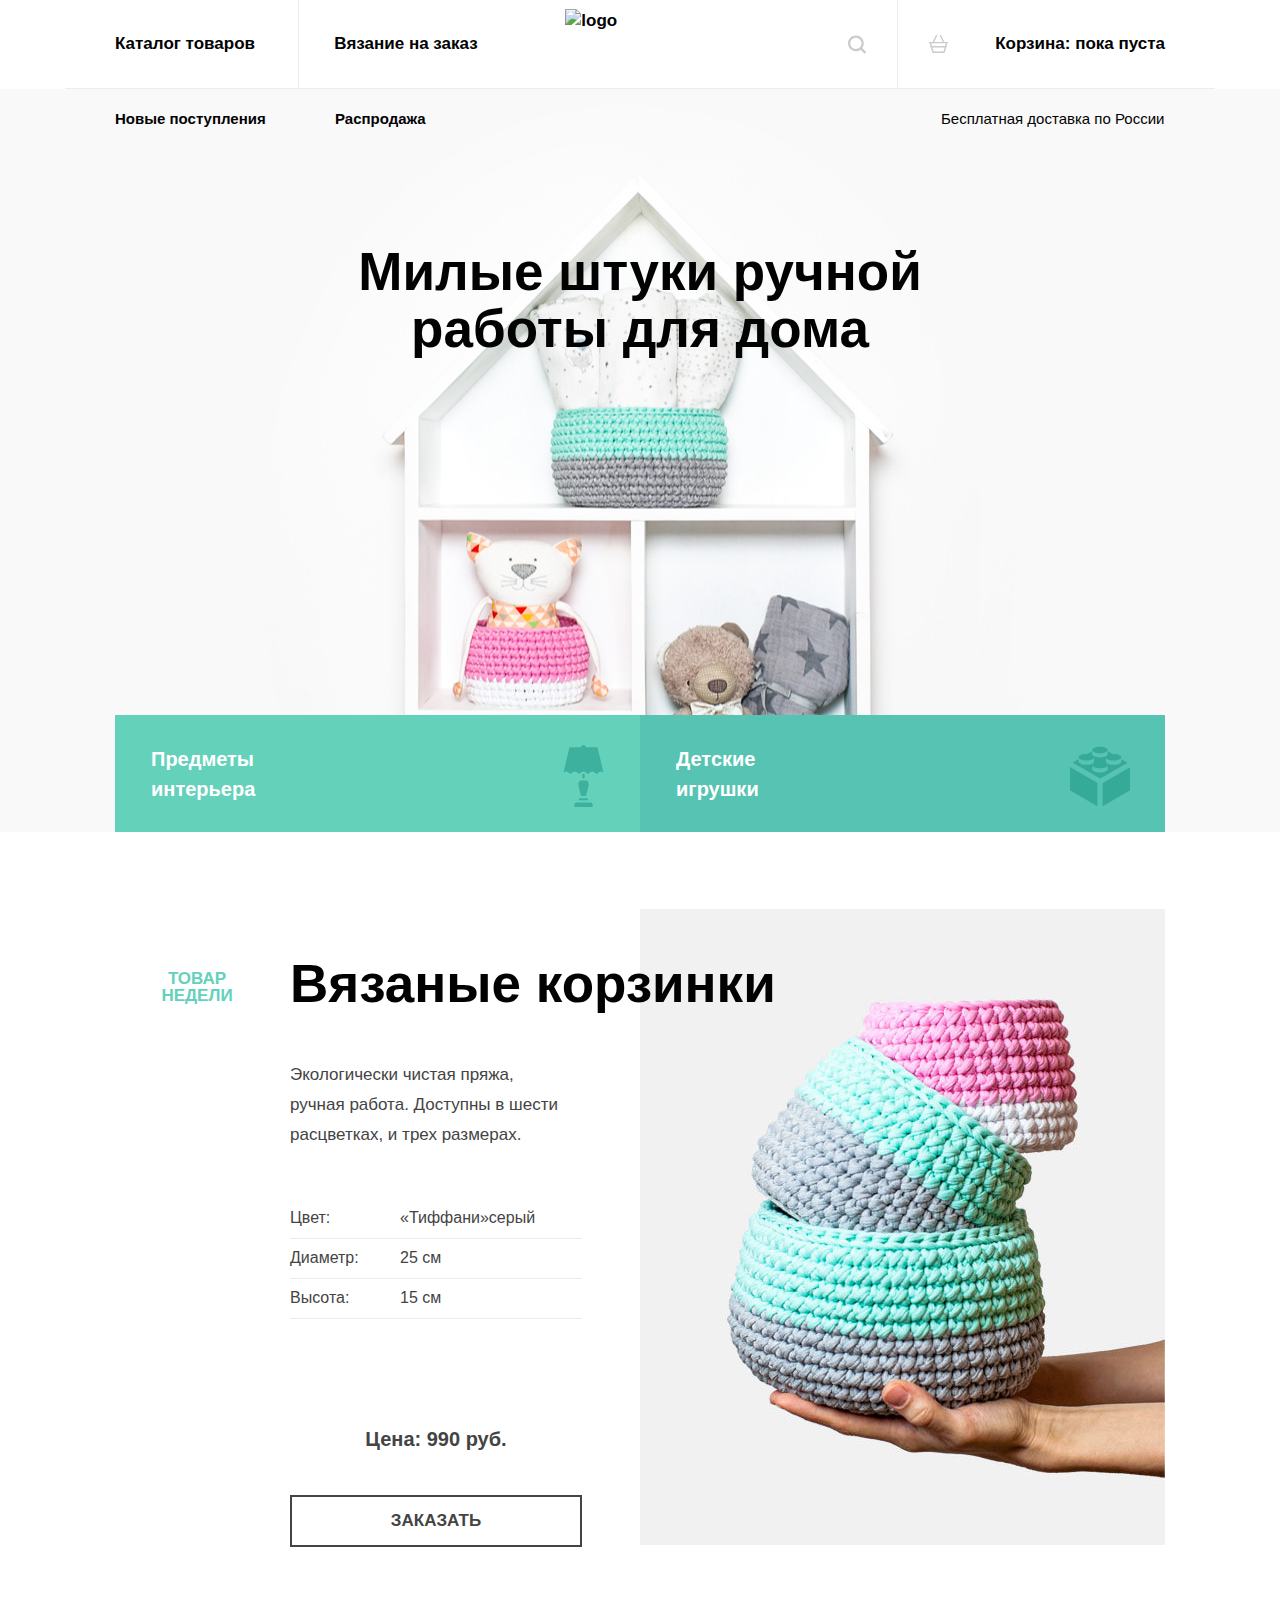
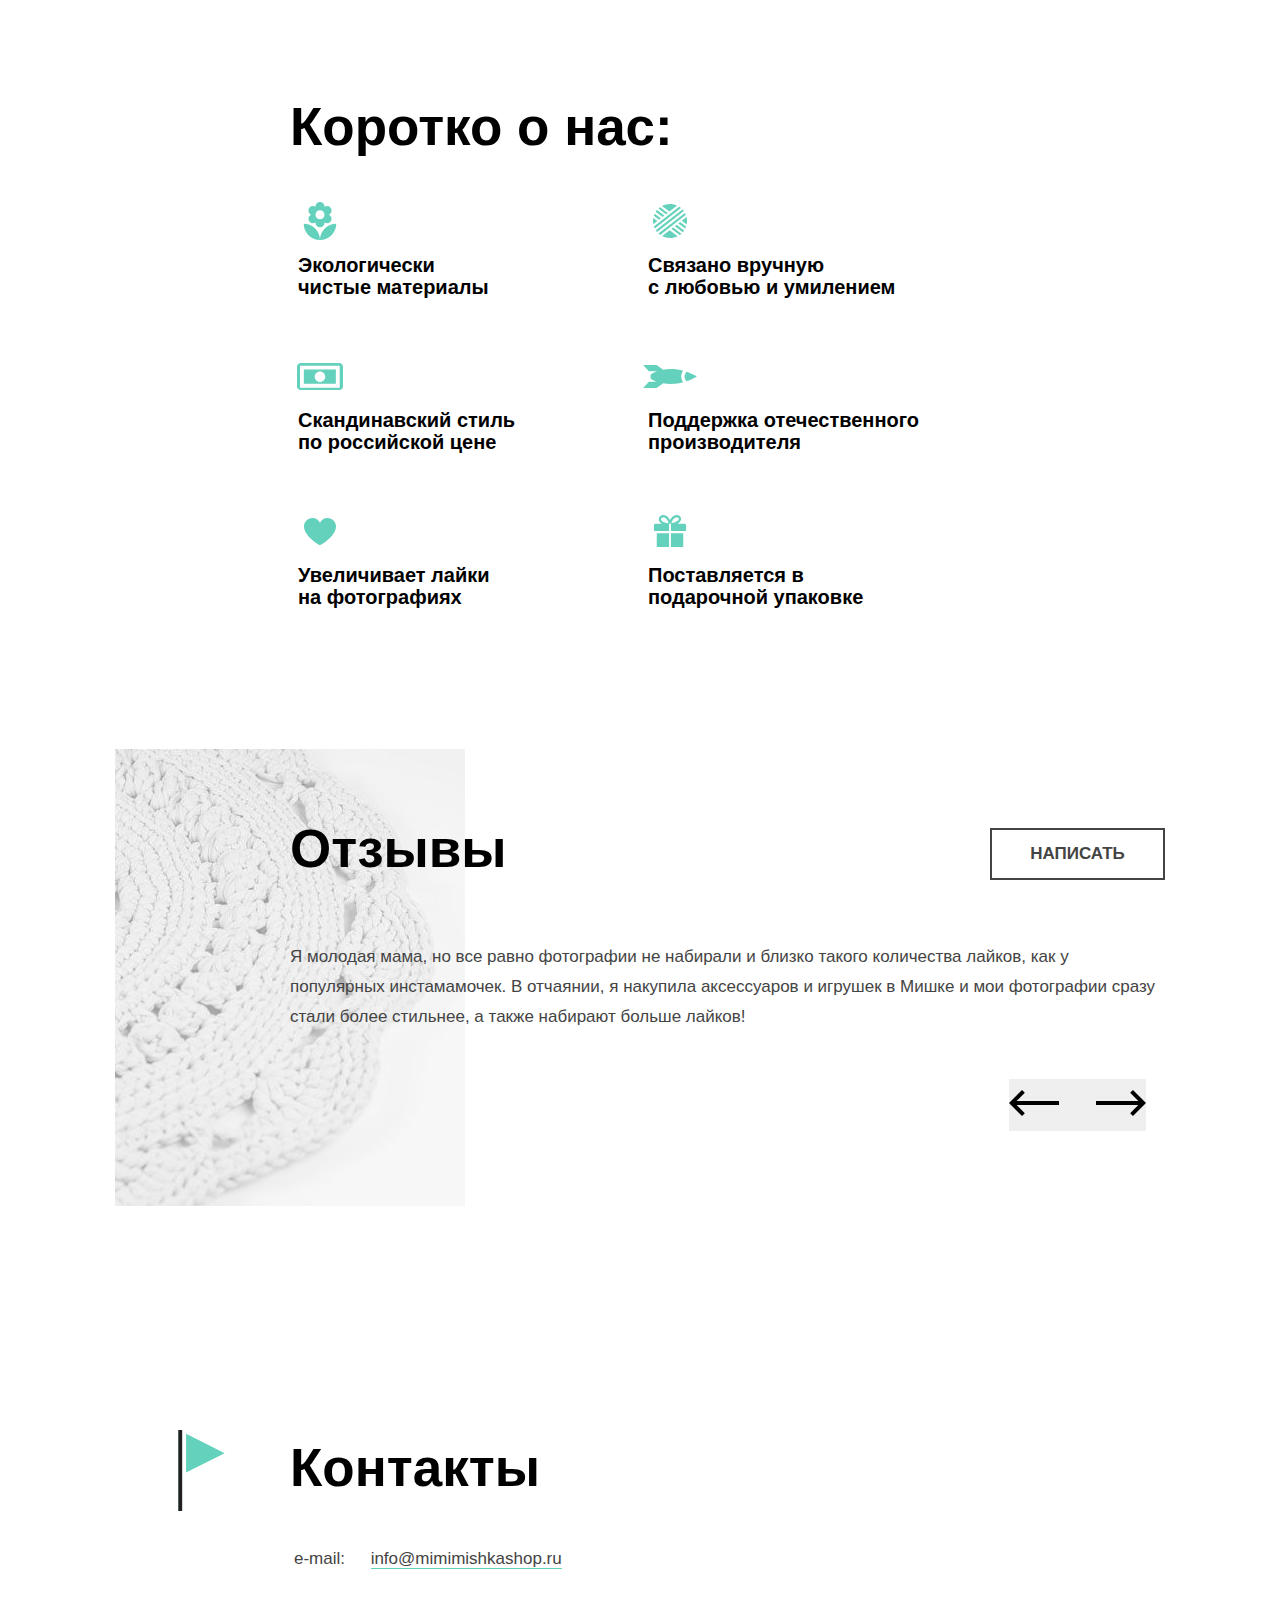
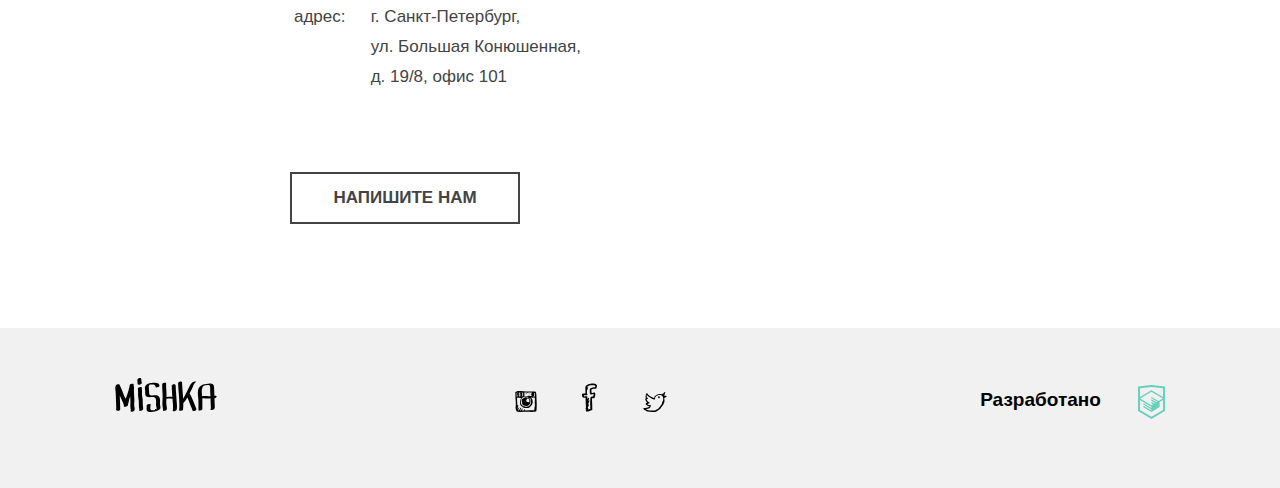
==== commit 898f5333: "добавила слайдер для отзывов" ====
--- a/index.html
+++ b/index.html
@@ -234,32 +234,59 @@
     </section>
 
     <section class="reviews">
+
       <div class="reviews__box container">
         <h2 class="reviews__title main-title">Отзывы</h2>
         <div class="reviews__button">
           <button class="button reviews__button_type_write" type="button">написать</button>
         </div>
-        <div class="reviews__list">
+
+        <div class="reviews__slide reviews__showing">
           <blockquote class="reviews__item">
             <p>Я молодая мама, но все равно фотографии не набирали и близко такого количества
               лайков, как у популярных инстамамочек. В отчаянии, я накупила аксессуаров
               и игрушек в Мишке и мои фотографии сразу стали более стильнее, а также набирают
               больше лайков!</p>
           </blockquote>
-        </div>
-        <div class="reviews__author">
-          <span class="reviews__author_type_name">Анастасия Красильникова</span>
-          <br>
-          <span>@misssssiskras</span>
+          <div class="reviews__showing_author">
+            <span class="reviews__showing_author_name">Анастасия Красильникова</span>
+            <br>
+            <span>@misssssiskras</span>
+          </div>
+        </div>
+
+        <div class="reviews__slide">
+          <blockquote class="reviews__item">
+            <p>Lorem ipsum dolor sit amet, consectetur adipisicing elit.
+              Quisquam nesciunt harum soluta fuga tempore! Hic, ratione
+              ipsam at, nesciunt distinctio recusandae dolorem consequuntur!
+              Blanditiis quisquam ab neque totam at.</p>
+          </blockquote>
+          <div class="reviews__showing_author">
+            <span class="reviews__showing_author_name">Анастасия Красильникова</span>
+            <br>
+            <span>@misssssiskras</span>
+          </div>
+        </div>
+
+        <div class="reviews__slide">
+          <blockquote class="reviews__item">
+            <p>Lorem ipsum dolor sit amet, consectetur adipisicing elit. Rem architecto minima esse laudantium maxime quidem dolor, mollitia nihil repellat, animi voluptas quibusdam quisquam qui. Voluptatum voluptatem aspernatur dolore provident libero deserunt impedit in ex odit tempore obcaecati quam accusantium placeat consequatur quisquam aperiam, iusto, id minima natus quos. Veritatis fugiat debitis exercitationem.</p>
+          </blockquote>
+          <div class="reviews__showing_author">
+            <span class="reviews__showing_author_name">Анастасия Красильникова</span>
+            <br>
+            <span>@misssssiskras</span>
+          </div>
         </div>
 
         <div class="reviews__arrows">
-          <button class="reviews__arrows_type_button">
+          <button class="reviews__arrows_type_button left">
             <svg version="1.1" xmlns="http://www.w3.org/2000/svg" xmlns:xlink="http://www.w3.org/1999/xlink" x="0px" y="0px" width="50px" height="26px" viewBox="0 0 50 26.003" enable-background="new 0 0 50 26.003" xml:space="preserve">
               <polygon points="50,11.002 7.659,11.002 15.833,2.828 13.005,0 0,12.998 0.003,13.001 0,13.005 13.005,26.003 15.833,23.175 7.661,15.002 50,15.002 "/>
             </svg>
           </button>
-          <button class="reviews__arrows_type_button">
+          <button class="reviews__arrows_type_button right">
             <svg version="1.1" xmlns="http://www.w3.org/2000/svg" xmlns:xlink="http://www.w3.org/1999/xlink" x="0px" y="0px" width="50px" height="26px" viewBox="0 0 50 26.003" enable-background="new 0 0 50 26.003" xml:space="preserve">
               <polygon points="0,11.002 42.341,11.002 34.166,2.828 36.995,0 50,12.998 49.996,13.001 50,13.005 36.995,26.003 34.166,23.175 42.339,15.002 0,15.002 "/>
             </svg>
--- a/css/style.css
+++ b/css/style.css
@@ -0,0 +1,2294 @@
+* {
+  box-sizing: border-box;
+  margin: 0;
+  padding: 0;
+  font-family: Arial, sans-serif;
+  list-style: none;
+}
+.container {
+  margin: 0 auto;
+}
+a {
+  cursor: pointer;
+  text-decoration: none;
+  color: #000;
+}
+a:focus {
+  outline: none;
+}
+li {
+  list-style-type: none;
+}
+input {
+  border: none;
+}
+.nav__list {
+  display: flex;
+  flex-direction: column;
+  font-size: 17px;
+  line-height: 24px;
+  font-weight: bold;
+}
+.new,
+.sale,
+.delivery {
+  display: none;
+}
+.nav__item {
+  min-height: 79px;
+  border-bottom: 1px solid #ececec;
+  padding-top: 27px;
+  z-index: 10;
+  opacity: 0.99;
+}
+.nav__item_type_logo {
+  min-height: 80px;
+  border-top: 1px solid #ececec;
+  text-align: center;
+  padding-top: 21px;
+}
+.nav__item_type_hidden {
+  position: absolute;
+  top: -300px;
+}
+.nav__item_type_hidden .nav__link {
+  transform: scaleY(0);
+  transition: none;
+}
+.nav__link {
+  color: #000;
+}
+.nav__link svg {
+  position: absolute;
+  margin-top: 3px;
+  left: 10%;
+  opacity: 0.2;
+}
+.nav__link span {
+  padding-left: 23.5%;
+}
+.nav__link:hover {
+  opacity: 0.6;
+}
+.nav__link:hover svg {
+  fill: #63d1bb;
+  opacity: 1;
+}
+.nav__link:hover span {
+  opacity: 0.6;
+}
+.nav__link:active {
+  opacity: 0.3;
+}
+.nav__link:active svg,
+.nav__link:active span {
+  opacity: 0.3;
+}
+.nav__mobile-menu-button {
+  position: absolute;
+  top: 32px;
+  right: 10%;
+  border: none;
+}
+.nav__mobile-menu-button:focus {
+  outline: none;
+}
+.nav__mobile-menu-button_type_close {
+  background: url(/img/icon_menu_open.svg) no-repeat;
+  width: 20px;
+  min-height: 14px;
+}
+.nav__mobile-menu-button_type_open {
+  background: url(/img/icon_menu_close.svg) no-repeat;
+  width: 21px;
+  min-height: 21px;
+  top: 28px;
+}
+.nav__menu_type_open .nav__link {
+  display: block;
+  transform: scaleY(1);
+  transition: transform 0.6s ease;
+}
+@media (min-width: 768px) {
+  .header {
+    width: 768px;
+  }
+  .nav__list {
+    display: flex;
+    flex-flow: row wrap;
+  }
+  .nav__item {
+    min-height: 89px;
+    text-align: left;
+  }
+  .nav__item_type_hidden {
+    position: static;
+    top: 0;
+  }
+  .nav__item_type_logo {
+    flex: 48%;
+    border-top: none;
+    padding-top: 22px;
+    padding-left: 50px;
+  }
+  .nav__mobile-menu-button {
+    display: none;
+  }
+  .catalog {
+    display: block;
+    position: absolute;
+    top: 89px;
+    order: 3;
+    flex: 28%;
+    min-height: 60px;
+    font-size: 15px;
+    line-height: 24px;
+    padding-top: 18px;
+    padding-left: 50px;
+    border-bottom: none;
+    z-index: 30;
+    opacity: 0.99;
+  }
+  .catalog span {
+    padding-left: 0;
+  }
+  .order {
+    display: block;
+    position: absolute;
+    top: 89px;
+    order: 4;
+    flex: 21%;
+    min-height: 60px;
+    font-size: 15px;
+    line-height: 24px;
+    padding-top: 18px;
+    padding-left: 217px;
+    text-align: left;
+    border-bottom: none;
+    z-index: 20;
+    opacity: 0.99;
+  }
+  .order span {
+    padding-left: 0;
+  }
+  .search {
+    display: block;
+    order: 1;
+    flex: 10.9%;
+    border-left: 1px solid #ececec;
+    border-right: 1px solid #ececec;
+  }
+  .search svg {
+    position: relative;
+    margin: 0;
+    top: 8px;
+    left: 34px;
+  }
+  .search span {
+    display: none;
+  }
+  .cart {
+    display: block;
+    order: 2;
+    flex: 40.9%;
+    text-align: right;
+    padding-top: 31px;
+    padding-right: 50px;
+  }
+  .cart svg {
+    position: relative;
+    margin: 0;
+    top: 4px;
+    left: 21px;
+  }
+  .delivery {
+    display: block;
+    position: absolute;
+    top: 89px;
+    order: 5;
+    flex: 50%;
+    min-height: 60px;
+    font-size: 15px;
+    line-height: 24px;
+    padding-top: 18px;
+    padding-left: 494px;
+    font-weight: normal;
+    padding-right: 50px;
+    text-align: right;
+    border-bottom: none;
+  }
+}
+@media (min-width: 1150px) {
+  .header {
+    width: 1150px;
+  }
+  .nav__list {
+    display: flex;
+    flex-flow: row wrap;
+  }
+  .nav__item {
+    min-height: 89px;
+    text-align: left;
+  }
+  .nav__item_type_logo {
+    flex: 18.3%;
+    order: 1;
+    border-top: none;
+    padding-top: 9px;
+    padding-left: 32px;
+  }
+  .nav__mobile-menu-button {
+    display: none;
+  }
+  .catalog {
+    display: block;
+    position: static;
+    flex: 20.3%;
+    order: 0;
+    font-size: 17px;
+    line-height: 24px;
+    padding-top: 32px;
+    padding-left: 50px;
+    border-right: 1px solid #ececec;
+    border-bottom: 1px solid #ececec;
+  }
+  .catalog span {
+    padding-left: 0;
+  }
+  .order {
+    display: block;
+    position: static;
+    flex: 20.3%;
+    order: 0;
+    font-size: 17px;
+    line-height: 24px;
+    padding: 32px 0 0 35px;
+    text-align: left;
+    border-bottom: 1px solid #ececec;
+  }
+  .order span {
+    padding-left: 0;
+  }
+  .search {
+    display: block;
+    flex: 13.3%;
+    order: 2;
+    text-align: right;
+    border-left: none;
+    border-right: 1px solid #ececec;
+  }
+  .search svg {
+    position: relative;
+    margin: 0;
+    top: 8px;
+    left: -31px;
+  }
+  .search span {
+    display: none;
+  }
+  .cart {
+    display: block;
+    flex: 27.5%;
+    order: 2;
+    text-align: right;
+    padding-top: 31px;
+    padding-right: 50px;
+  }
+  .cart svg {
+    position: relative;
+    margin: 0;
+    top: 4px;
+    left: 21px;
+  }
+  .new,
+  .sale,
+  .delivery {
+    order: 3;
+  }
+  .new {
+    min-height: 60px;
+    display: block;
+    position: absolute;
+    top: 89px;
+    flex: 23.4%;
+    border: none;
+    padding: 18px 0 0 50px;
+    font-size: 15px;
+    line-height: 24px;
+    opacity: 0.99;
+    z-index: 16;
+  }
+  .sale {
+    min-height: 60px;
+    display: block;
+    position: absolute;
+    top: 89px;
+    flex: 23.5%;
+    border: none;
+    padding-top: 18px;
+    padding-left: 270px;
+    font-size: 15px;
+    line-height: 24px;
+    opacity: 0.99;
+    z-index: 15;
+  }
+  .delivery {
+    display: block;
+    flex: 53%;
+    min-height: 60px;
+    font-size: 15px;
+    line-height: 24px;
+    padding-top: 18px;
+    padding-left: 876px;
+    font-weight: normal;
+    padding-right: 50px;
+    text-align: right;
+    border-bottom: none;
+  }
+}
+.button {
+  font-size: 17px;
+  line-height: 20px;
+  height: 52px;
+  font-weight: bold;
+  color: #444444;
+  text-transform: uppercase;
+  background-color: transparent;
+  cursor: pointer;
+  border: 2px solid #444444;
+}
+.button:hover {
+  background: #444444;
+  color: #fff;
+}
+.button:active {
+  opacity: 0.3;
+  color: rgba(255, 255, 255, 0.3);
+}
+.button:focus {
+  outline: none;
+}
+.description {
+  width: 100%;
+  height: 488px;
+  background: url(../img/hero_mobile.jpg);
+  background-color: #f9f9f9;
+  background-position: center;
+  background-repeat: no-repeat;
+  opacity: 0.99;
+  z-index: 5;
+}
+.description__title {
+  text-align: center;
+  padding-top: 71px;
+  font-size: 27px;
+  width: 260px;
+  margin: 0 auto;
+}
+.description__subtitle {
+  position: relative;
+  top: 121px;
+  font-size: 19px;
+  line-height: 24px;
+  font-weight: bold;
+}
+.description__subtitle_item {
+  height: 103px;
+  padding-left: 9.3%;
+  color: #fff;
+}
+.description__subtitle_item span {
+  display: block;
+  width: 120px;
+  padding-top: 27px;
+  color: #fff;
+}
+.description__subtitle_item svg {
+  position: relative;
+  display: block;
+  left: 76%;
+  opacity: 0.5;
+  fill: #149080;
+}
+.description__subtitle_item:first-child {
+  background: #63d1bb;
+}
+.description__subtitle_item:first-child svg {
+  top: -52px;
+}
+.description__subtitle_item:last-child {
+  background: #56c3b2;
+}
+.description__subtitle_item:last-child svg {
+  top: -55px;
+  left: 72.8%;
+}
+.description__subtitle_item:hover {
+  height: 108px;
+  margin-top: -5px;
+  transition: height 0.6s ease, margin 0.6s ease;
+}
+.description__subtitle_item:hover svg {
+  opacity: 0.7;
+  transition: opacity 0.3s ease;
+}
+.description__subtitle_item:active span,
+.description__subtitle_item:active svg {
+  opacity: 0.3;
+}
+@media (min-width: 768px) {
+  .description {
+    height: 743px;
+    background: url(../img/hero_desktop-tablet.jpg);
+    background-color: #f9f9f9;
+    background-position: center;
+    background-repeat: no-repeat;
+  }
+  .description::after {
+    content: "";
+    background: url(../img/bg_sine_wave_fill.svg) repeat-x;
+    position: relative;
+    top: -15px;
+    display: flex;
+    width: 100%;
+    height: 15px;
+    z-index: 8;
+  }
+  .description__box {
+    height: 743px;
+  }
+  .description__title {
+    padding-top: 154px;
+    font-size: 43px;
+    width: auto;
+  }
+  .description__subtitle {
+    display: flex;
+    flex-direction: row;
+    justify-content: center;
+    top: 372px;
+    font-size: 20px;
+    line-height: 30px;
+  }
+  .description__subtitle_item {
+    height: 117px;
+    width: 334px;
+    padding-left: 35px;
+  }
+  .description__subtitle_item span {
+    padding-top: 30px;
+  }
+  .description__subtitle_item svg {
+    left: 222px;
+  }
+  .description__subtitle_item:first-child svg {
+    top: -59px;
+  }
+  .description__subtitle_item:last-child svg {
+    top: -59px;
+    left: 205px;
+  }
+  .description__subtitle_item:hover {
+    height: 122px;
+  }
+}
+@media (min-width: 1150px) {
+  .description__title {
+    font-size: 53px;
+  }
+  .description__subtitle {
+    top: 358px;
+  }
+  .description__subtitle_item {
+    width: 525px;
+    padding-left: 36px;
+  }
+  .description__subtitle_item span {
+    padding-top: 29px;
+  }
+  .description__subtitle_item svg {
+    left: 412px;
+  }
+  .description__subtitle_item:last-child svg {
+    top: -58px;
+    left: 394px;
+  }
+}
+.product-hit {
+  background: url(../img/bg_sine_wave.svg);
+  background-position: bottom;
+  background-size: auto 6px;
+  background-repeat: repeat-x;
+}
+.product-hit__box {
+  display: flex;
+  flex-direction: column;
+  padding: 0 9.4%;
+  padding-bottom: 44px;
+  color: #444444;
+}
+.product-hit__title {
+  margin: 0;
+  padding-top: 27px;
+  text-align: left;
+  color: #000;
+}
+.product-hit__mark {
+  display: block;
+  padding-top: 4px;
+  font-size: 17px;
+  line-height: 20px;
+  color: #63d1bb;
+  font-weight: bold;
+  text-transform: uppercase;
+}
+.product-hit__desc {
+  padding-top: 23px;
+  font-size: 15px;
+  line-height: 24px;
+}
+.product-hit__table {
+  margin-top: 18px;
+  width: 100%;
+  border-collapse: collapse;
+}
+.product-hit__table td {
+  height: 40px;
+  border-bottom: 1px solid #ececec;
+}
+.product-hit__table td:first-child {
+  width: 30.6%;
+}
+.product-hit__table td:last-child {
+  width: 50.6%;
+}
+.product-hit__img {
+  text-align: center;
+  padding-top: 27px;
+}
+.product-hit__price {
+  display: flex;
+  flex-direction: column;
+  font-size: 17px;
+  line-height: 24px;
+  font-weight: bold;
+  text-align: center;
+  padding-top: 19px;
+}
+.product-hit__button {
+  margin-top: 25px;
+}
+@media (min-width: 768px) {
+  .product-hit {
+    background-size: auto 17px;
+  }
+  .product-hit__box {
+    flex-wrap: wrap;
+    width: 668px;
+    height: 627px;
+    padding: 0;
+  }
+  .product-hit__block {
+    width: 292px;
+  }
+  .product-hit__title {
+    position: absolute;
+    padding-top: 48px;
+  }
+  .product-hit__mark {
+    position: relative;
+    top: 55px;
+    left: 565px;
+    line-height: 17px;
+    width: 80px;
+    text-align: center;
+  }
+  .product-hit__desc {
+    padding-top: 110px;
+    font-size: 17px;
+    line-height: 30px;
+  }
+  .product-hit__table {
+    margin-top: 35px;
+  }
+  .product-hit__img {
+    position: relative;
+    top: 126px;
+    left: 20px;
+    order: 1;
+    width: 334px;
+  }
+  .product-hit__price {
+    padding-top: 54px;
+    width: 292px;
+    font-size: 20px;
+  }
+  .product-hit__button {
+    margin-top: 34px;
+  }
+}
+@media (min-width: 1150px) {
+  .product-hit {
+    background: none;
+  }
+  .product-hit__box {
+    width: 1050px;
+    height: 802px;
+    background: url(../img/bg_sine_wave.svg);
+    background-position: bottom;
+    background-size: auto 24px;
+    background-repeat: repeat-x;
+  }
+  .product-hit__block {
+    margin-left: 175px;
+    padding-top: 84px;
+  }
+  .product-hit__title {
+    padding-top: 39px;
+    opacity: 0.99;
+    z-index: 5;
+  }
+  .product-hit__mark {
+    position: relative;
+    top: 50px;
+    left: -133px;
+    line-height: 17px;
+    width: 80px;
+    text-align: center;
+  }
+  .product-hit__desc {
+    padding-top: 106px;
+  }
+  .product-hit__table {
+    margin-top: 48px;
+  }
+  .product-hit__img {
+    top: 50px;
+    left: 29px;
+    width: 525px;
+  }
+  .product-hit__button {
+    margin-top: 44px;
+  }
+  .product-hit__price {
+    padding-top: 108px;
+    margin-left: 175px;
+  }
+}
+.advantages {
+  min-height: 829px;
+  padding: 0 9.3%;
+}
+.advantages__title {
+  padding-top: 30px;
+}
+.advantages__list {
+  display: flex;
+  flex-direction: column;
+  margin-top: 30px;
+}
+.advantages__item {
+  width: 260px;
+  height: 123px;
+  margin: 0 auto;
+}
+.advantages__item_block {
+  display: flex;
+  align-items: center;
+  height: 38px;
+}
+.advantages__item_block svg {
+  width: 56px;
+  position: relative;
+  left: -6px;
+}
+.advantages__item p {
+  padding-top: 14px;
+  font-size: 17px;
+  line-height: 20px;
+  font-weight: bold;
+}
+@media (min-width: 768px) {
+  .advantages {
+    width: 668px;
+    min-height: 600px;
+    padding: 0;
+  }
+  .advantages__title {
+    padding-top: 51px;
+  }
+  .advantages__list {
+    flex-wrap: wrap;
+    height: 480px;
+    margin-top: 50px;
+  }
+  .advantages__item {
+    width: 334px;
+    height: 155px;
+  }
+  .advantages__item p {
+    font-size: 20px;
+    line-height: 22px;
+  }
+}
+@media (min-width: 1150px) {
+  .advantages {
+    padding: 0 175px;
+    padding-top: 62px;
+    width: 1050px;
+  }
+  .advantages__title {
+    padding-top: 2px;
+  }
+  .advantages__list {
+    margin-top: 47px;
+  }
+}
+.reviews {
+  background: url(../img/bg_sine_wave.svg);
+  background-position: bottom;
+  background-size: auto 6px;
+  background-repeat: repeat-x;
+  min-height: 650px;
+}
+.reviews__box {
+  display: flex;
+  flex-direction: column;
+  padding: 0 9.4%;
+  padding-top: 27px;
+  padding-bottom: 50px;
+  position: relative;
+}
+.reviews__button {
+  order: 1;
+  padding-top: 38px;
+}
+.reviews__button_type_write {
+  width: 100%;
+}
+.reviews__slide {
+  position: absolute;
+  opacity: 0;
+  z-index: 1;
+  color: rgba(255, 255, 255, 0);
+  -webkit-transition: opacity 2s;
+  -moz-transition: opacity 2s;
+  -o-transition: opacity 2s;
+  transition: opacity 2s;
+}
+.reviews__slide span {
+  color: rgba(255, 255, 255, 0);
+}
+.reviews__showing {
+  font-size: 15px;
+  line-height: 30px;
+  color: #444444;
+  padding-top: 23px;
+  position: relative;
+  opacity: 1;
+  z-index: 2;
+}
+.reviews__showing_author {
+  font-size: 17px;
+  line-height: 28px;
+  padding-top: 56px;
+}
+.reviews__showing_author_name {
+  font-weight: bold;
+  color: #000;
+}
+.reviews__arrows {
+  display: flex;
+  flex-direction: row;
+  padding-top: 31px;
+  z-index: 10;
+}
+.reviews__arrows_type_button {
+  height: 52px;
+  flex: 40.6;
+  border: 1px solid #ececec;
+}
+.reviews__arrows_type_button:first-child {
+  border-right: none;
+}
+.reviews__arrows_type_button:hover {
+  opacity: 0.6;
+}
+.reviews__arrows_type_button:active {
+  opacity: 0.3;
+}
+.reviews__arrows_type_button:focus {
+  outline: none;
+}
+@media (min-width: 768px) {
+  .reviews {
+    background-image: url(../img/review_desktop.jpg), url(../img/bg_sine_wave.svg);
+    background-position: left top, bottom;
+    background-size: auto, auto 17px;
+    background-repeat: no-repeat, repeat-x;
+    min-height: 540px;
+  }
+  .reviews__box {
+    flex-flow: row wrap;
+    justify-content: space-between;
+    padding: 0;
+    margin-top: 40px;
+    padding-top: 78px;
+    padding-bottom: 80px;
+    width: 668px;
+  }
+  .reviews__title {
+    width: 334px;
+  }
+  .reviews__button {
+    order: 0;
+    padding-top: 0px;
+    width: 334px;
+    text-align: right;
+  }
+  .reviews__button_type_write {
+    width: 175px;
+  }
+  .reviews__showing {
+    font-size: 17px;
+    padding-top: 45px;
+    width: 668px;
+  }
+  .reviews__showing_author {
+    font-size: 17px;
+    line-height: 30px;
+    padding-top: 55px;
+  }
+  .reviews__showing_author span:nth-child(1) {
+    font-size: 18px;
+    line-height: 24px;
+  }
+  .reviews__arrows {
+    position: relative;
+    top: -56px;
+    padding-top: 0px;
+    padding-left: 512px;
+  }
+  .reviews__arrows_type_button {
+    flex: auto;
+    border: none;
+  }
+  .reviews__arrows_type_button:first-child {
+    border-right: none;
+    padding-right: 37px;
+  }
+}
+@media (min-width: 1150px) {
+  .reviews {
+    background: none;
+  }
+  .reviews__box {
+    background-image: url(../img/review_desktop.jpg), url(../img/bg_sine_wave.svg);
+    background-position: left top, bottom;
+    background-size: auto, auto 24px;
+    background-repeat: no-repeat, repeat-x;
+    margin-top: 67px;
+    padding-top: 71px;
+    padding-bottom: 131px;
+    padding-left: 175px;
+    width: 1050px;
+    min-height: 547px;
+  }
+  .reviews__title {
+    width: 525px;
+  }
+  .reviews__button {
+    width: 350px;
+    padding-top: 8px;
+  }
+  .reviews__showing {
+    padding-top: 52px;
+    width: 875px;
+  }
+  .reviews__showing_author {
+    padding-top: 0px;
+    position: relative;
+    top: 48px;
+  }
+  .reviews__arrows {
+    top: -24px;
+    padding-left: 719px;
+  }
+}
+.contacts {
+  display: flex;
+  flex-direction: column;
+  padding-top: 59px;
+  padding-bottom: 34px;
+}
+.contacts__box {
+  padding: 0 9.3%;
+}
+.contacts__box svg {
+  display: none;
+}
+.contacts__title {
+  font-size: 18px;
+  line-height: 30px;
+}
+.contacts__table {
+  padding: 0 9.3%;
+  font-size: 15px;
+  line-height: 30px;
+  color: #444444;
+  padding-top: 22px;
+}
+.contacts__table td {
+  height: 60px;
+  vertical-align: top;
+}
+.contacts__table td:first-child {
+  width: 24.4%;
+}
+.contacts__table td:last-child {
+  width: 56.9%;
+}
+.contacts__table_type_link {
+  color: #444444;
+  border-bottom: 1px solid #62d1ba;
+}
+.contacts__table_type_link:hover {
+  color: #62d1ba;
+}
+.contacts__table_type_link:active {
+  opacity: 0.3;
+}
+.contacts__button {
+  order: 1;
+  margin: 0 9.3%;
+  margin-top: 40px;
+}
+.contacts__map {
+  width: 100%;
+  padding-top: 46px;
+  margin: 0 auto;
+}
+.contacts__map iframe {
+  width: 100%;
+  border: none;
+  height: 457px;
+}
+@media (min-width: 768px) {
+  .contacts {
+    padding-top: 46px;
+    padding-bottom: 56px;
+  }
+  .contacts__box {
+    padding: 0;
+    display: flex;
+    flex-direction: row;
+    justify-content: space-between;
+    width: 668px;
+    margin: 0 auto;
+  }
+  .contacts__box svg {
+    display: block;
+  }
+  .contacts__title {
+    font-size: 43px;
+    line-height: 50px;
+    padding-top: 16px;
+  }
+  .contacts__table {
+    width: 668px;
+    margin: 0 auto;
+    padding: 0;
+    font-size: 17px;
+    padding-top: 30px;
+  }
+  .contacts__table td:first-child {
+    width: 78px;
+  }
+  .contacts__table td:last-child {
+    width: 256px;
+  }
+  .contacts_type_content {
+    display: flex;
+    flex-direction: row;
+    justify-content: space-between;
+  }
+  .contacts__button {
+    order: 1;
+    margin: 0 auto;
+    margin-top: 51px;
+    width: 230px;
+  }
+  .contacts__map {
+    padding-top: 51px;
+    margin: 0 auto;
+  }
+  .contacts__map iframe {
+    border: none;
+    width: 100%;
+  }
+}
+@media (min-width: 1150px) {
+  .contacts {
+    flex-flow: column wrap;
+    margin: 0 auto;
+    padding-top: 71px;
+    padding-bottom: 0px;
+    padding-left: 175px;
+    width: 1050px;
+    height: 632px;
+  }
+  .contacts__box {
+    flex: block;
+    width: 350px;
+    margin: 0;
+  }
+  .contacts__box svg {
+    position: relative;
+    top: 63px;
+    left: -415px;
+  }
+  .contacts__title {
+    font-size: 53px;
+    line-height: 57px;
+    padding-top: 72px;
+  }
+  .contacts__table {
+    margin: 0;
+    width: 350px;
+    padding-top: 44px;
+  }
+  .contacts__table td {
+    height: 56px;
+  }
+  .contacts__table td:first-child {
+    width: 77px;
+  }
+  .contacts__table td:last-child {
+    width: 273px;
+  }
+  .contacts__table_type_content {
+    display: block;
+  }
+  .contacts__button {
+    order: 0;
+    margin: 0;
+    margin-top: 76px;
+    width: 230px;
+  }
+  .contacts__map {
+    margin: 0;
+    padding-top: 0px;
+  }
+  .contacts__map iframe {
+    border: none;
+    width: 525px;
+  }
+}
+.footer {
+  min-height: 160px;
+  padding: 0 9.3%;
+  background: #f1f1f1;
+}
+.footer__box {
+  display: flex;
+  flex-direction: column;
+}
+.footer__logo {
+  display: none;
+}
+.footer__logo svg:hover {
+  fill: #46c1ae;
+}
+.footer__logo svg:active {
+  opacity: 0.3;
+}
+.footer__social-links {
+  padding: 0 12.2%;
+  padding-top: 25px;
+  height: 79px;
+  text-align: center;
+}
+.footer__social-links svg:hover {
+  fill: #63d1bb;
+}
+.footer__social-links svg:active {
+  opacity: 0.3;
+}
+.footer__social-links_type_insta,
+.footer__social-links_type_fb {
+  padding-right: 41px;
+}
+.footer__copyright {
+  padding: 0 39px;
+  height: 80px;
+  text-align: center;
+  border-top: 1px solid #e5e5e5;
+  font-size: 19px;
+  line-height: 18px;
+  font-weight: bold;
+}
+.footer__copyright span {
+  padding-top: 30px;
+}
+.footer__copyright:hover svg {
+  fill: #46c1ae;
+}
+.footer__copyright:active span,
+.footer__copyright:active svg {
+  opacity: 0.3;
+}
+.footer__copyright svg {
+  fill: #63d1bb;
+  position: relative;
+  top: 23px;
+}
+.footer__copyright-link {
+  display: flex;
+  flex-direction: row;
+  justify-content: space-between;
+}
+@media (min-width: 768px) {
+  .footer {
+    flex-direction: row;
+    align-items: center;
+    height: 143px;
+    padding: 0;
+  }
+  .footer__box {
+    flex-direction: row;
+    justify-content: space-between;
+    width: 668px;
+    padding-top: 50px;
+  }
+  .footer__logo {
+    display: block;
+    flex: 185px;
+  }
+  .footer__social-links {
+    margin: 0;
+    padding: 0;
+    flex: 298px;
+    padding-top: 5px;
+  }
+  .footer__copyright {
+    margin: 0;
+    padding: 0;
+    border-top: none;
+    flex: 185px;
+  }
+  .footer__copyright span {
+    padding-top: 13px;
+  }
+  .footer__copyright svg {
+    fill: #63d1bb;
+    position: relative;
+    top: 7px;
+  }
+  .footer__copyright-link {
+    display: flex;
+    flex-direction: row;
+    justify-content: space-between;
+  }
+}
+@media (min-width: 1150px) {
+  .footer__box {
+    width: 1050px;
+  }
+  .footer__logo {
+    flex: 400px;
+  }
+  .footer__social-links {
+    flex: 466px;
+    text-align: left;
+  }
+}
+.modal {
+  width: 100%;
+  height: 338px;
+  padding: 0 9.3%;
+  border: none;
+  border-top: 1px solid #c7c7c7;
+  border-bottom: 1px solid #c7c7c7;
+}
+.modal__block {
+  display: flex;
+  flex-direction: column;
+  text-align: center;
+}
+.modal__title {
+  margin: 0 auto;
+}
+.modal__title_text {
+  font-size: 25px;
+  line-height: 30px;
+  text-transform: uppercase;
+  padding-top: 31px;
+  width: 160px;
+}
+.modal__elem {
+  font-size: 15px;
+  line-height: 30px;
+  color: #444444;
+  padding-top: 12px;
+}
+.modal__section {
+  display: flex;
+  flex-direction: row;
+  justify-content: space-between;
+  padding-top: 22px;
+}
+.modal__input {
+  display: none;
+}
+.modal__input + label {
+  display: block;
+  width: 25.6%;
+  height: 52px;
+  border: 2px solid rgba(68, 68, 68, 0.1);
+}
+.modal__input:checked + label {
+  border: 2px solid #63d1bb;
+}
+.modal__label {
+  font-weight: bold;
+  text-transform: uppercase;
+  font-size: 17px;
+  line-height: 16px;
+  color: #444444;
+  cursor: pointer;
+  padding-top: 16px;
+}
+.modal__label:hover {
+  border: 2px solid rgba(68, 68, 68, 0.3);
+}
+.modal__button {
+  width: 100%;
+  border: none;
+  background: #63d1bb;
+  color: #ffffff;
+  margin-top: 31px;
+}
+.modal__button_type_close {
+  position: absolute;
+  top: 14px;
+  right: 15px;
+  background: url(/img/icon_menu_close.svg) no-repeat;
+  width: 21px;
+  height: 21px;
+  border: none;
+}
+.modal__button_type_close:focus {
+  outline: none;
+}
+@media (min-width: 768px) {
+  .modal {
+    width: 568px;
+    margin: 0 auto;
+    padding: 0;
+    border: none;
+  }
+  .modal__block {
+    padding: 0 109px;
+    width: 568px;
+    height: 338px;
+    border: 1px solid #c7c7c7;
+  }
+  .modal__title_text {
+    font-size: 30px;
+    line-height: 57px;
+    padding-top: 33px;
+    width: 352px;
+  }
+  .modal__elem {
+    font-size: 17px;
+    padding-top: 14px;
+  }
+  .modal__section {
+    padding-top: 21px;
+  }
+  .modal__input + label {
+    width: 112px;
+  }
+  .modal__button {
+    width: 350px;
+    margin-top: 31px;
+  }
+  .modal__button_type_close {
+    position: relative;
+    top: -275px;
+    left: 421px;
+    background: url(/img/icon_menu_close.svg) no-repeat;
+    width: 21px;
+    height: 21px;
+    border: none;
+  }
+}
+.subhead {
+  min-height: 176px;
+  background: #f1f1f1;
+}
+.subhead__title {
+  font-size: 27px;
+  text-align: center;
+  padding-top: 72px;
+}
+@media (min-width: 768px) {
+  .subhead {
+    min-height: 237px;
+    background-image: url(../img/bg_sine_wave_fill.svg);
+    background-position: bottom;
+    background-repeat: repeat-x;
+    background-size: auto 24px;
+  }
+  .subhead__title {
+    font-size: 43px;
+    padding-top: 96px;
+  }
+}
+@media (min-width: 1150px) {
+  .subhead {
+    min-height: 271px;
+    background-size: auto 34px;
+  }
+  .subhead__title {
+    font-size: 53px;
+    padding-top: 96px;
+  }
+}
+.catalog-list {
+  display: flex;
+  flex-direction: column;
+  margin: 9.3%;
+}
+@media (min-width: 768px) {
+  .catalog-list {
+    width: 668px;
+    margin: 0 auto;
+    margin-top: 68px;
+  }
+}
+@media (min-width: 1150px) {
+  .catalog-list {
+    width: 1050px;
+    flex-direction: row;
+    margin: 0 auto;
+    margin-top: 112px;
+  }
+}
+.product-list {
+  display: flex;
+  flex-direction: column;
+  margin-bottom: 30px;
+  cursor: pointer;
+}
+.product-list:last-child .product-list__info_type {
+  height: 129px;
+}
+.product-list:hover .product-list__info {
+  box-shadow: 0 8px 10px rgba(0, 0, 0, 0.1);
+}
+.product-list:active .product-list__info {
+  box-shadow: 0 4px 10px rgba(0, 0, 0, 0.1);
+}
+.product-list:hover .product-list__info_type_title {
+  opacity: 0.6;
+}
+.product-list:hover svg {
+  opacity: 1;
+  fill: #63d1bb;
+}
+.product-list:active .product-list__info_type_title,
+.product-list:active svg {
+  opacity: 0.3;
+}
+.product-list:last-child {
+  margin: 0;
+}
+.product-list__img {
+  height: 195px;
+  margin: 0 auto;
+  z-index: 30;
+}
+.product-list__info {
+  border: 1px solid #ececec;
+  padding: 0 8.75%;
+}
+.product-list__info_type {
+  height: 104px;
+}
+.product-list__info_type_title {
+  position: relative;
+  top: 26px;
+}
+.product-list__info_type_desc {
+  font-size: 13px;
+  line-height: 30px;
+  color: #444444;
+  position: relative;
+  top: 14px;
+}
+.product-list__price {
+  display: flex;
+  flex-direction: row;
+  justify-content: space-between;
+  align-items: center;
+  height: 73px;
+  border-top: 1px solid #ececec;
+}
+.product-list__price_type_info {
+  font-size: 15px;
+  line-height: 24px;
+  position: relative;
+  font-weight: bold;
+  top: -2px;
+}
+.product-list__price svg {
+  position: relative;
+  top: -5px;
+  opacity: 0.2;
+}
+@media (min-width: 768px) {
+  .product-list {
+    flex-direction: row;
+    margin-bottom: 54px;
+  }
+  .product-list:last-child .product-list__info_type {
+    height: 259px;
+  }
+  .product-list:last-child {
+    margin: 0 auto;
+    margin-bottom: 54px;
+  }
+  .product-list__img {
+    width: 334px;
+    height: 334px;
+    margin: 0;
+  }
+  .product-list__info {
+    width: 334px;
+    padding: 0 32px;
+  }
+  .product-list__info_type {
+    height: 259px;
+  }
+  .product-list__info_type_title {
+    top: 23px;
+  }
+  .product-list__info_type_desc {
+    font-size: 15px;
+    line-height: 30px;
+    top: 12px;
+  }
+  .product-list__price_type_info {
+    font-size: 17px;
+  }
+}
+@media (min-width: 1150px) {
+  .product-list {
+    flex-direction: column;
+    margin-right: 50px;
+    margin-bottom: 57px;
+  }
+  .product-list:last-child .product-list__info_type {
+    height: 122px;
+  }
+  .product-list:last-child {
+    margin-bottom: 0px;
+  }
+  .product-list__img {
+    width: 316px;
+    height: 462px;
+  }
+  .product-list__info {
+    width: 316px;
+    padding: 0 28px;
+  }
+  .product-list__info_type {
+    height: 122px;
+  }
+}
+.promo {
+  display: flex;
+  flex-direction: column;
+  margin: 0 9.3%;
+  margin-bottom: 58px;
+  text-align: center;
+}
+.promo__video {
+  width: 260px;
+  height: 150px;
+  margin: 0 auto;
+}
+.promo__video_type_play {
+  width: 101px;
+  height: 76px;
+  position: relative;
+  top: -118px;
+  cursor: pointer;
+}
+.promo__video_type_play:hover {
+  transform: scale(1.2);
+}
+.promo__video_type_play:active {
+  transform: scale(0.8);
+  opacity: 0.3;
+}
+.promo__title {
+  display: flex;
+  order: -1;
+  height: 97px;
+  border: 1px solid #ececec;
+}
+.promo__title_type {
+  display: flex;
+  flex-direction: row;
+  align-items: center;
+  margin: 0 auto;
+  text-align: left;
+  width: 192px;
+}
+.promo__title_type svg {
+  fill: #63d1bb;
+}
+.promo__title_type_desc {
+  position: relative;
+  left: 25px;
+}
+.promo__desc {
+  height: 257px;
+  border: 1px solid #ececec;
+  border-top: none;
+}
+.promo__desc:hover {
+  box-shadow: 0 8px 10px rgba(0, 0, 0, 0.1);
+}
+.promo__desc:active {
+  box-shadow: 0 4px 10px rgba(0, 0, 0, 0.1);
+}
+.promo__desc_type {
+  display: flex;
+  flex-direction: column;
+  margin: 0 auto;
+  width: 74%;
+  padding-top: 29px;
+}
+.promo__desc_type_text {
+  font-size: 13px;
+  line-height: 24px;
+  text-align: left;
+  color: #444444;
+  padding-bottom: 48px;
+}
+.promo__desc_type_link {
+  text-align: center;
+  padding-top: 15px;
+}
+@media (min-width: 768px) {
+  .promo {
+    margin: 0 auto;
+    margin-bottom: 63px;
+    text-align: center;
+  }
+  .promo__video {
+    width: 668px;
+    height: 455px;
+    margin: 0 auto;
+  }
+  .promo__video_type_play {
+    top: -270px;
+  }
+  .promo__title {
+    order: 0;
+    width: 668px;
+    height: 95px;
+    margin: 0 auto;
+    border-bottom: none;
+  }
+  .promo__title_type {
+    width: 584px;
+  }
+  .promo__title_type_desc {
+    left: 30px;
+  }
+  .promo__desc {
+    width: 668px;
+    height: 191px;
+    margin: 0 auto;
+  }
+  .promo__desc_type {
+    width: 584px;
+    padding-top: 0px;
+  }
+  .promo__desc_type_text {
+    font-size: 15px;
+    line-height: 30px;
+    padding-bottom: 34px;
+  }
+}
+@media (min-width: 1150px) {
+  .promo {
+    flex-wrap: wrap;
+    width: 1050px;
+    height: 455px;
+    margin: 0 auto;
+    margin-bottom: 106px;
+    text-align: center;
+  }
+  .promo__video {
+    width: 682px;
+    height: 455px;
+    margin: 0;
+  }
+  .promo__video_type_play {
+    top: -270px;
+  }
+  .promo__title {
+    width: 368px;
+    height: 177px;
+    margin: 0;
+  }
+  .promo__title_type {
+    flex-direction: column;
+    width: 230px;
+    text-align: left;
+  }
+  .promo__title_type svg {
+    position: relative;
+    top: 41px;
+    left: -98px;
+  }
+  .promo__title_type_desc {
+    left: 0;
+    padding-top: 63px;
+  }
+  .promo__desc {
+    width: 368px;
+    height: 278px;
+    margin: 0;
+  }
+  .promo__desc_type {
+    width: 230px;
+  }
+  .promo__desc_type_text {
+    padding-bottom: 45px;
+  }
+}
+.form__block {
+  border: none;
+  margin: 0 9.3%;
+  display: flex;
+  flex-direction: column;
+}
+.form__block_type_variation {
+  display: flex;
+  flex-direction: column;
+  position: relative;
+}
+.form__headline {
+  font-size: 17px;
+  line-height: 16px;
+  color: #63d1bb;
+  text-transform: uppercase;
+  position: relative;
+}
+.form__headline::after {
+  content: "";
+  position: absolute;
+  top: 6px;
+  left: 23.85%;
+  width: 76.15%;
+  height: 1px;
+  background: #62d1ba;
+}
+@media (min-width: 768px) {
+  .form__block {
+    width: 668px;
+    margin: 0 auto;
+  }
+  .form__block_type_title {
+    width: 167px;
+  }
+  .form__block_type_variation {
+    width: 501px;
+  }
+  .form__headline::after {
+    content: none;
+  }
+}
+@media (min-width: 1150px) {
+  .form__block {
+    width: 1050px;
+  }
+  .form__block_type_title {
+    width: 175px;
+    text-align: center;
+    padding-right: 12px;
+  }
+  .form__block_type_variation {
+    width: 875px;
+  }
+}
+.form-label {
+  font-size: 17px;
+  line-height: 18px;
+  font-weight: bold;
+  cursor: pointer;
+}
+@media (min-width: 768px) {
+  .form-label {
+    font-size: 19px;
+  }
+}
+.form-label:hover::before {
+  border-color: #62d1ba;
+}
+.form-label:active::before {
+  border-color: #c7c7c7;
+}
+.form-input {
+  display: none;
+}
+.form-order {
+  font-size: 13px;
+  line-height: 24px;
+  color: #444444;
+  margin: 0 auto;
+  padding-top: 22px;
+  padding-bottom: 26px;
+  width: 81.4%;
+}
+@media (min-width: 768px) {
+  .form-order {
+    font-size: 17px;
+    line-height: 30px;
+    padding-top: 75px;
+    padding-bottom: 35px;
+    width: 668px;
+  }
+}
+@media (min-width: 1150px) {
+  .form-order {
+    padding-top: 104px;
+    padding-bottom: 52px;
+    width: 700px;
+  }
+}
+.form-type {
+  margin-bottom: 15px;
+}
+.form-type__headline {
+  height: 30px;
+}
+.form-type__label {
+  position: relative;
+  padding-top: 18px;
+  padding-left: 23.85%;
+  height: 60px;
+}
+.form-type__label::before {
+  content: "";
+  position: absolute;
+  top: 8px;
+  left: 0;
+  width: 40px;
+  height: 40px;
+  border: 2px solid #444444;
+  border-radius: 50%;
+  box-sizing: border-box;
+}
+.form-input:checked + .form-type__label::after {
+  content: "";
+  position: absolute;
+  top: 20px;
+  left: 12px;
+  width: 16px;
+  height: 16px;
+  background: #63d1bb;
+  border-radius: 50%;
+}
+@media (min-width: 768px) {
+  .form-type {
+    height: 186px;
+    margin-bottom: 0;
+  }
+  .form-type .form__block {
+    flex-direction: row;
+  }
+  .form-type__headline {
+    padding-top: 26px;
+    height: 186px;
+  }
+  .form-type__variation {
+    padding-top: 2px;
+    height: 186px;
+  }
+  .form-type__label {
+    font-size: 19px;
+    padding-left: 80px;
+    height: 75px;
+  }
+  .form-type__label::before {
+    top: 5px;
+    width: 52px;
+    height: 52px;
+  }
+  .form-input:checked + .form-type__label::after {
+    left: 15px;
+    width: 22px;
+    height: 22px;
+  }
+}
+@media (min-width: 1150px) {
+  .form-type {
+    height: 182px;
+  }
+  .form-type__headline {
+    padding-top: 24px;
+    height: 182px;
+  }
+  .form-type__variation {
+    height: 182px;
+  }
+  .form-type__label {
+    padding-left: 80px;
+    height: 75px;
+  }
+  .form-type_input:checked + .form-type__label::after {
+    left: 15px;
+  }
+}
+.form-color__headline {
+  height: 30px;
+}
+.form-color__label {
+  position: relative;
+  padding-top: 18px;
+  padding-left: 23.85%;
+  height: 62px;
+}
+.form-color__label::before {
+  content: "";
+  position: absolute;
+  top: 9px;
+  left: 0;
+  width: 40px;
+  height: 39px;
+  border: 2px solid #444;
+  box-sizing: border-box;
+  cursor: pointer;
+}
+.form-input:checked + .form-color__label::after {
+  content: "";
+  position: absolute;
+  top: 21px;
+  left: 10px;
+  width: 22px;
+  height: 16px;
+  background: url(../img/icon_tick.svg) no-repeat 50% 50%;
+  background-size: 22px 16px;
+}
+@media (min-width: 768px) {
+  .form-color {
+    height: 304px;
+    background: #f1f1f1;
+  }
+  .form-color .form__block {
+    flex-direction: row;
+    height: 265px;
+  }
+  .form-color__headline {
+    height: 304px;
+    padding-top: 68px;
+  }
+  .form-color__variation {
+    display: flex;
+    flex-flow: row wrap;
+    padding-top: 40px;
+  }
+  .form-color__label {
+    padding-top: 24px;
+    padding-left: 82px;
+    width: 250px;
+    height: 65px;
+  }
+  .form-color__label::before {
+    top: 9px;
+    left: 0;
+    width: 52px;
+    height: 52px;
+  }
+  .form-input:checked + .form-color__label::after {
+    top: 24px;
+    width: 33px;
+    height: 22px;
+    background-size: 33px 22px;
+  }
+}
+@media (min-width: 1150px) {
+  .form-color {
+    height: 228px;
+  }
+  .form-color .form__block {
+    height: 228px;
+  }
+  .form-color__headline {
+    height: 228px;
+    padding-top: 68px;
+  }
+  .form-color__variation {
+    padding-top: 40px;
+    padding-right: 89px;
+    height: 192px;
+  }
+  .form-color__label {
+    padding-top: 24px;
+    width: 262px;
+  }
+}
+.form-name {
+  margin-top: 20px;
+}
+.form-name__headline {
+  height: 30px;
+}
+.form-name__input {
+  height: 54px;
+  border-bottom: 2px solid #000;
+  font-size: 17px;
+  line-height: 10px;
+  color: #444444;
+}
+.form-name__input:focus {
+  outline: none;
+}
+.form-name__input:hover {
+  border-color: #62d1ba;
+}
+.form-name__input:focus {
+  border-color: #62d1ba;
+}
+.form-name__input::-webkit-input-placeholder {
+  color: #444444;
+  opacity: 0.3;
+}
+.form-name__input::-moz-placeholder,
+.form-name__input::-webkit-input-placeholder {
+  color: #444444;
+  opacity: 0.3;
+}
+.form-name__label {
+  height: 30px;
+  line-height: 46px;
+}
+@media (min-width: 768px) {
+  .form-name {
+    height: 285px;
+  }
+  .form-name .form__block {
+    flex-direction: row;
+    height: 265px;
+  }
+  .form-name__headline {
+    padding-top: 40px;
+  }
+  .form-name__variation {
+    display: flex;
+    flex-flow: row wrap;
+    align-items: flex-end;
+    align-self: flex-start;
+  }
+  .form-name__label {
+    width: 126px;
+    height: 76px;
+    position: relative;
+    top: 14px;
+  }
+  .form-name__label:first-child {
+    width: 73px;
+  }
+  .form-name__input {
+    width: 375px;
+    height: 76px;
+    font-size: 19px;
+    padding-left: 18px;
+  }
+  .form-name__input:focus {
+    outline: none;
+  }
+  .form-name__first-name {
+    width: 426px;
+  }
+}
+@media (min-width: 1150px) {
+  .form-name {
+    height: 285px;
+  }
+  .form-name .form__block {
+    flex-direction: row;
+    height: 265px;
+  }
+  .form-name__headline {
+    padding-top: 40px;
+  }
+  .form-name__variation {
+    width: 700px;
+    display: flex;
+    flex-flow: row wrap;
+    align-items: flex-end;
+    align-self: flex-start;
+  }
+  .form-name__label {
+    width: 126px;
+    height: 76px;
+    position: relative;
+    top: 14px;
+  }
+  .form-name__label:first-child {
+    width: 73px;
+  }
+  .form-name__input {
+    width: 574px;
+    height: 76px;
+    font-size: 19px;
+  }
+  .form-name__input:focus {
+    outline: none;
+  }
+  .form-name__first-name {
+    width: 627px;
+  }
+}
+.form-contact {
+  min-height: 180px;
+  margin-top: 33px;
+}
+.form-contact__block {
+  height: 90px;
+  position: relative;
+}
+.form-contact__block_type_input {
+  width: 100%;
+  height: 55px;
+  border-bottom: 2px solid #000;
+  font-size: 17px;
+  line-height: 18px;
+}
+.form-contact__block_type_input::-webkit-input-placeholder {
+  color: #444444;
+  opacity: 0.3;
+}
+.form-contact__block_type_input::-moz-placeholder {
+  color: #444444;
+  opacity: 0.3;
+}
+.form-contact__block_type_input:hover {
+  border-color: #62d1ba;
+}
+.form-contact__block_type_input:hover + svg {
+  opacity: 1;
+  fill: #62d1ba;
+}
+.form-contact__block_type_input:focus {
+  outline: none;
+  border-color: #62d1ba;
+}
+.form-contact__block_type_input:focus + svg {
+  opacity: 1;
+  fill: #62d1ba;
+}
+.form-contact__block svg {
+  opacity: 0.2;
+  position: absolute;
+  top: 30px;
+  left: 87%;
+}
+.form-contact__block svg:hover,
+.form-contact__block svg:focus {
+  fill: #62d1ba;
+}
+.form-contact__e-mail {
+  margin-top: 12px;
+}
+.form-contact__e-mail .form-contact__headline::after {
+  width: 68.85%;
+  left: 31.15%;
+}
+.form-contact__e-mail svg {
+  left: 86%;
+}
+@media (min-width: 768px) {
+  .form-contact {
+    height: 228px;
+    margin-top: 0;
+    padding-top: 69px;
+    background: #f1f1f1;
+  }
+  .form-contact__block {
+    display: flex;
+    flex-direction: row;
+    height: 74px;
+  }
+  .form-contact__block_type_input {
+    position: relative;
+    top: -21px;
+    width: 501px;
+    height: 55px;
+    font-size: 19px;
+    background: #f1f1f1;
+  }
+  .form-contact__block svg {
+    top: -10px;
+    left: 616px;
+  }
+  .form-contact__headline {
+    width: 167px;
+  }
+  .form-contact__e-mail {
+    margin-top: 0px;
+  }
+  .form-contact__e-mail svg {
+    left: 614px;
+  }
+}
+@media (min-width: 1150px) {
+  .form-contact__block {
+    width: 1050px;
+    padding-right: 175px;
+  }
+  .form-contact__block_type_input {
+    width: 700px;
+    padding-left: 18px;
+  }
+  .form-contact__block svg {
+    left: 842px;
+  }
+  .form-contact__headline {
+    width: 175px;
+    padding-left: 62px;
+  }
+  .form-contact__e-mail svg {
+    left: 839px;
+  }
+}
+.form-comment {
+  margin-top: 12px;
+  margin-bottom: 55px;
+}
+.form-comment .form__block {
+  min-height: 296px;
+}
+.form-comment__desc-order {
+  padding-top: 22px;
+}
+.form-comment__desc-order_type_comment {
+  width: 100%;
+  height: 142px;
+  font-size: 17px;
+  line-height: 18px;
+  padding: 15px;
+  border: 2px solid #444444;
+  cursor: text;
+  color: #444444;
+}
+.form-comment__desc-order_type_comment:hover {
+  border-color: #62d1ba;
+}
+.form-comment__desc-order_type_comment:focus {
+  outline: none;
+  border-color: #62d1ba;
+}
+.form-comment__desc-order_type_comment::-webkit-input-placeholder,
+.form-comment__desc-order_type_comment::-webkit-input-placeholder {
+  color: #444444;
+  opacity: 0.3;
+}
+.form-comment__tagged {
+  padding-top: 12px;
+  font-size: 14px;
+  line-height: 16px;
+  color: #444444;
+}
+.form-comment__button {
+  order: 1;
+  padding-top: 31px;
+}
+.form-comment__button button {
+  width: 100%;
+}
+@media (min-width: 768px) {
+  .form-comment {
+    margin-top: 62px;
+    margin-bottom: 50px;
+  }
+  .form-comment .form__block {
+    display: flex;
+    flex-flow: row wrap;
+    min-height: 247px;
+  }
+  .form-comment__headline {
+    padding-top: 18px;
+  }
+  .form-comment__desc-order {
+    padding-top: 0px;
+    width: 501px;
+  }
+  .form-comment__desc-order_type_comment {
+    width: 501px;
+    font-size: 19px;
+  }
+  .form-comment__tagged {
+    width: 334px;
+    padding-top: 60px;
+    font-size: 14px;
+    line-height: 16px;
+    color: #444444;
+    text-align: right;
+  }
+  .form-comment__button {
+    order: 0;
+    padding-top: 49px;
+    width: 334px;
+  }
+  .form-comment__button .button {
+    width: 230px;
+  }
+}
+@media (min-width: 1150px) {
+  .form-comment .form__block {
+    min-height: 243px;
+  }
+  .form-comment__desc-order {
+    width: 700px;
+  }
+  .form-comment__desc-order_type_comment {
+    width: 700px;
+  }
+  .form-comment__tagged {
+    width: 350px;
+  }
+  .form-comment__button {
+    order: 0;
+    padding-top: 45px;
+    padding-left: 175px;
+    width: 525px;
+  }
+  .form-comment__button .button {
+    width: 230px;
+  }
+}
+.main-title {
+  font-size: 25px;
+  line-height: 30px;
+}
+@media (min-width: 768px) {
+  .main-title {
+    font-size: 43px;
+    line-height: 50px;
+  }
+}
+@media (min-width: 1150px) {
+  .main-title {
+    font-size: 53px;
+    line-height: 57px;
+  }
+}
